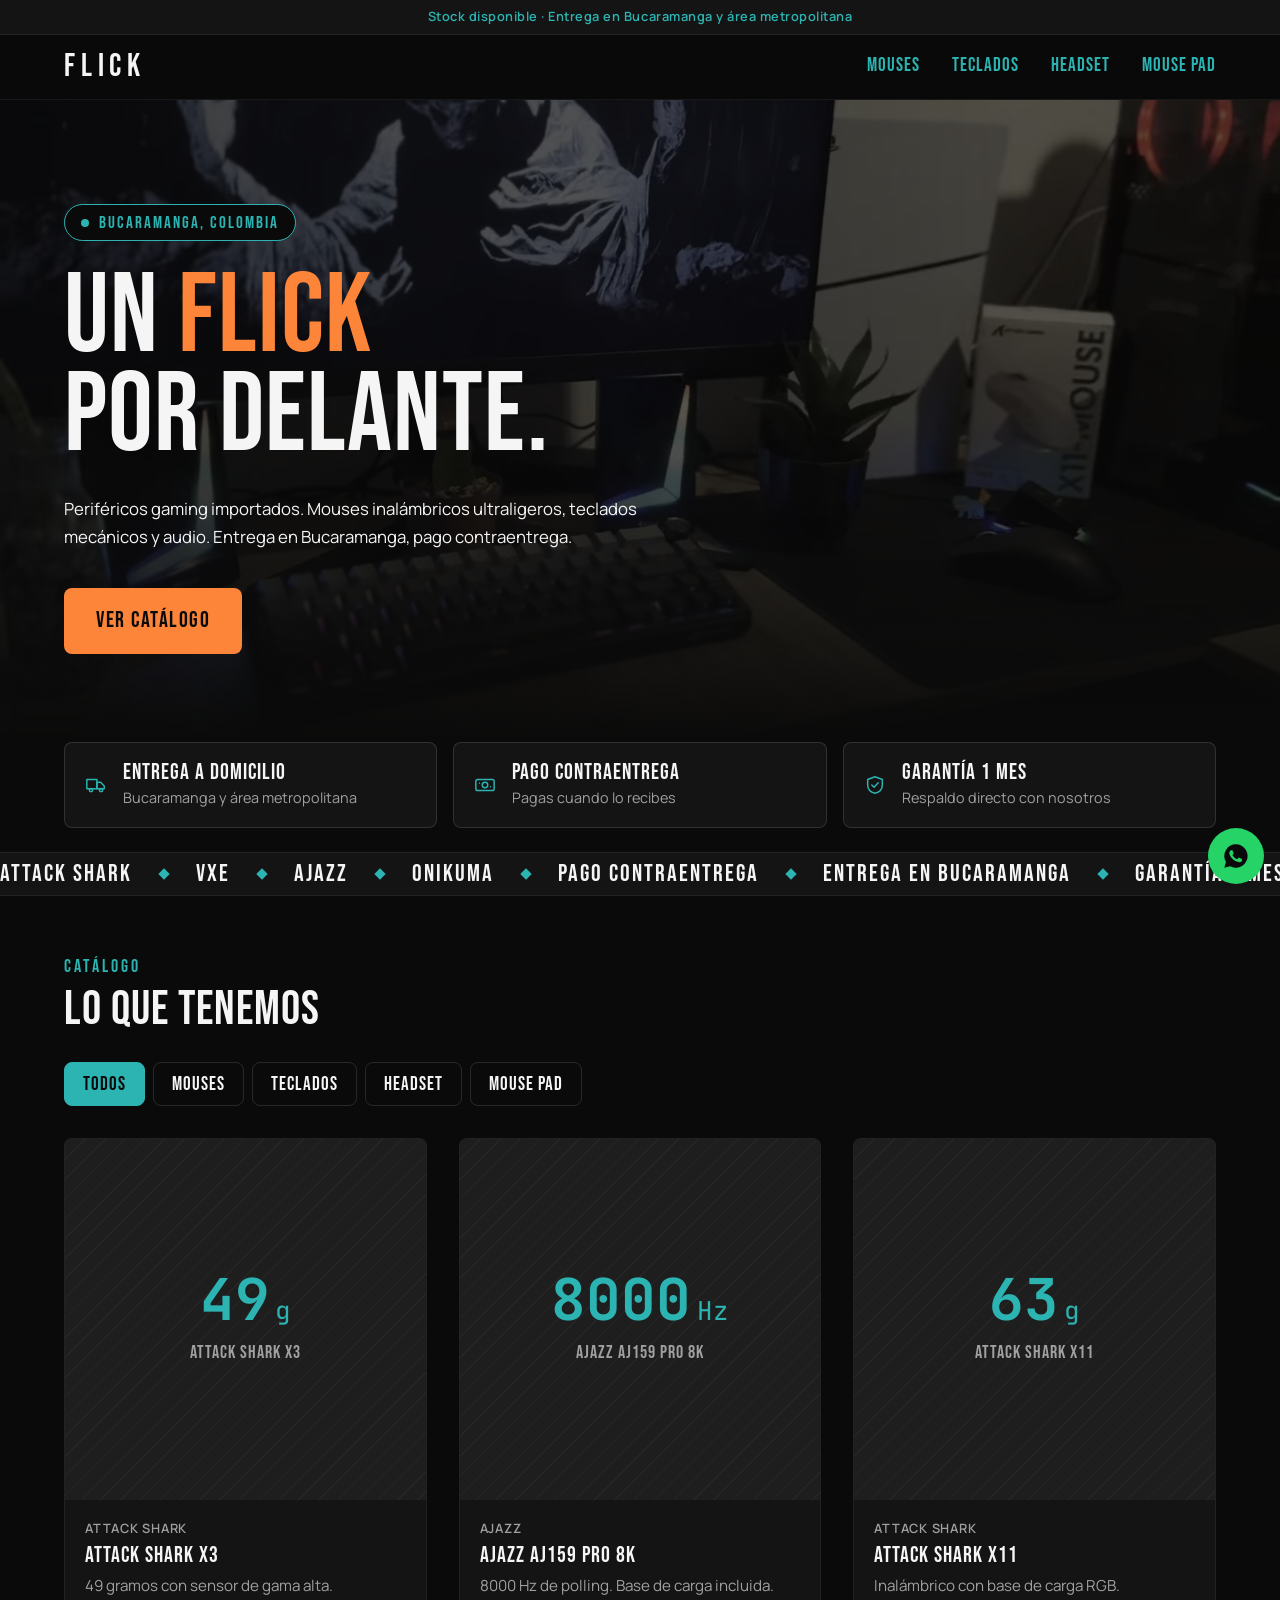
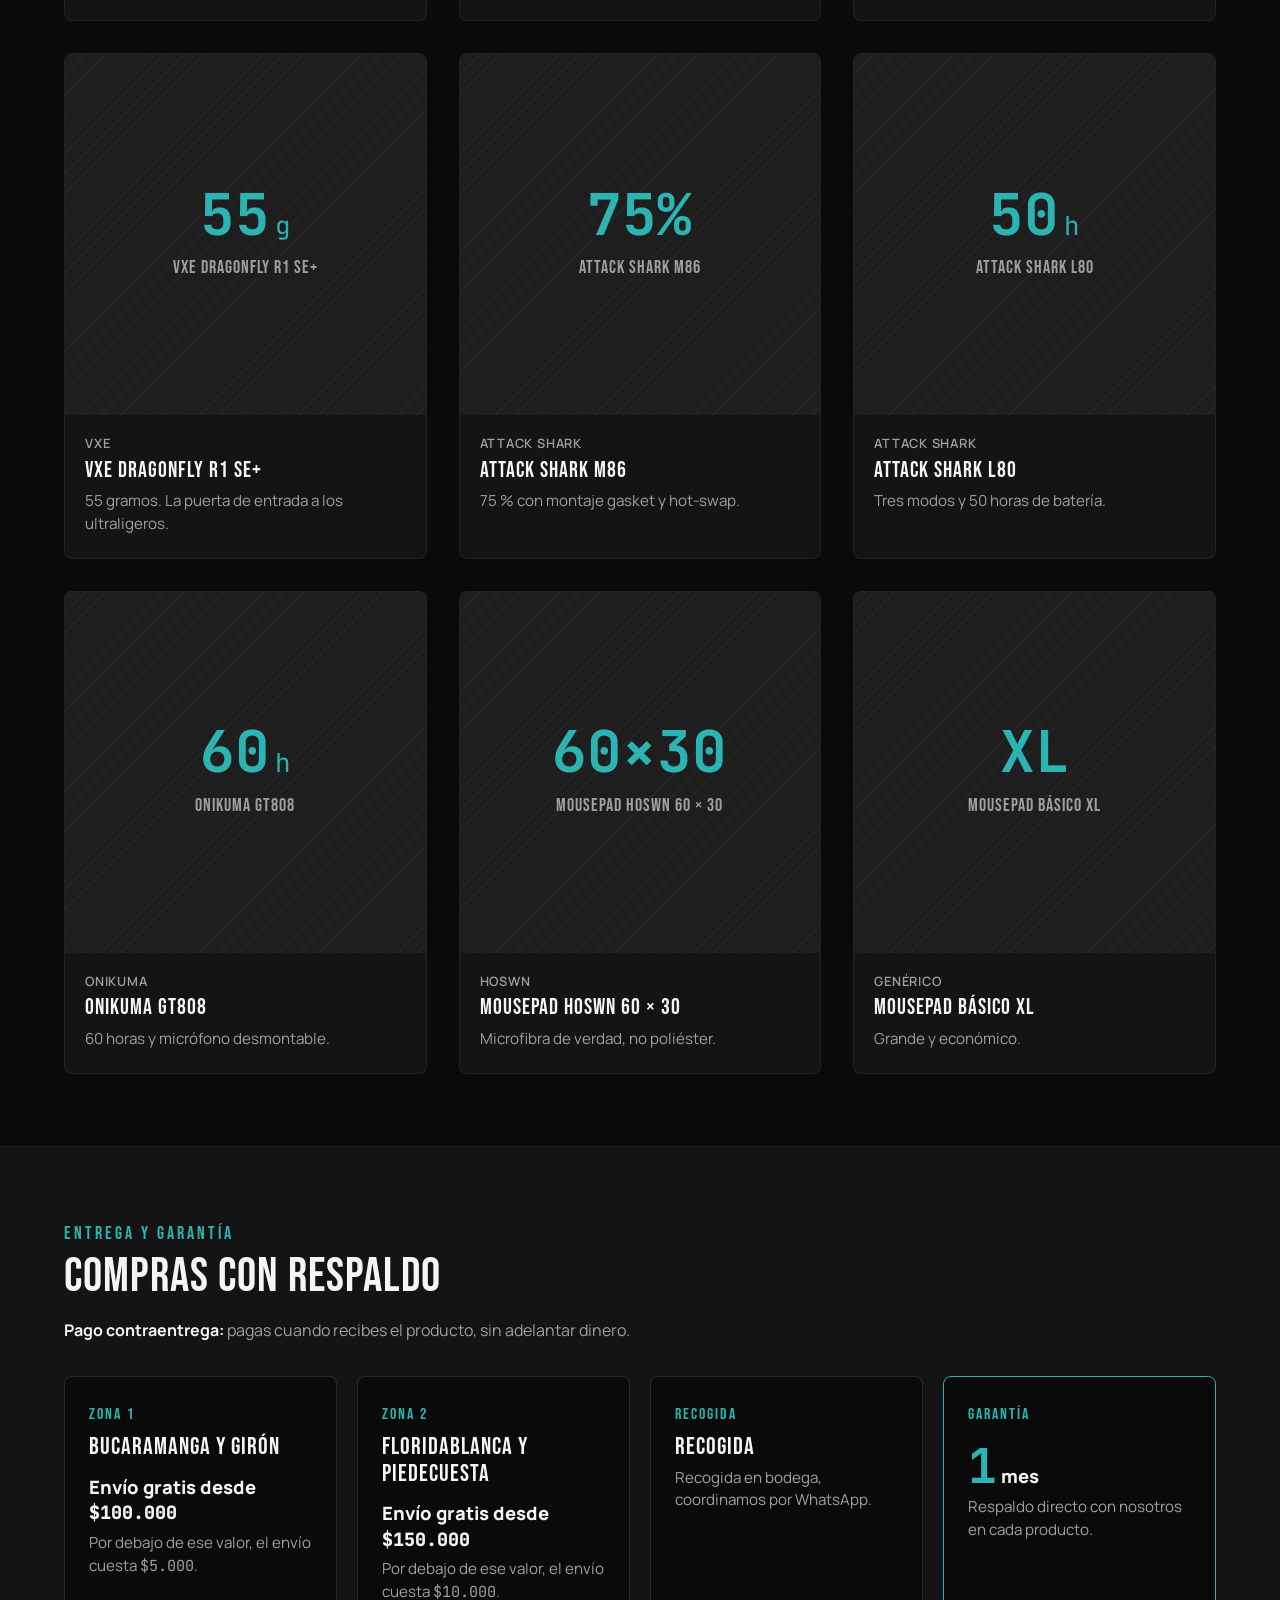
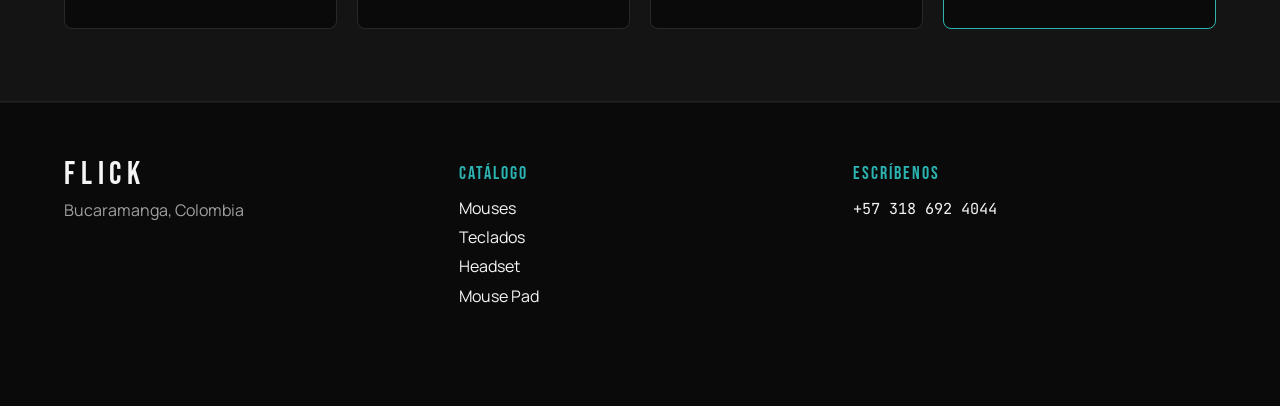
==== index.html @ be319d61 "Video del hero también en móvil, con par ligero y source por media query - Se añaden hero-mobile.web" ====
<!doctype html>
<html lang="es">
<head>
  <meta charset="utf-8">
  <meta name="viewport" content="width=device-width, initial-scale=1">
  <title>Flick — Periféricos gaming en Bucaramanga</title>
  <meta name="description" content="Periféricos gaming importados en Bucaramanga: mouses inalámbricos ultraligeros, teclados mecánicos y audio. Pago contraentrega.">
  <meta name="theme-color" content="#0A0A0A">
  <link rel="preconnect" href="https://fonts.googleapis.com">
  <link rel="preconnect" href="https://fonts.gstatic.com" crossorigin>
  <link href="https://fonts.googleapis.com/css2?family=Bebas+Neue&family=JetBrains+Mono:wght@400;700&family=Manrope:wght@400;600;800&display=swap" rel="stylesheet">
  <link rel="icon" href="data:image/svg+xml,%3Csvg xmlns=%27http://www.w3.org/2000/svg%27 viewBox=%270 0 32 32%27%3E%3Crect width=%2732%27 height=%2732%27 rx=%276%27 fill=%27%230A0A0A%27/%3E%3Cpath d=%27M9 8h14v4H14v4h7v4h-7v4H9z%27 fill=%27%232CB4B2%27/%3E%3C/svg%3E">
  <link rel="stylesheet" href="styles.css">
</head>
<body>
  <a class="skip-link" href="#catalogo">Saltar al catálogo</a>

  <div id="page">
    <!-- Announcement bar: text from sitio.anuncio (hidden while empty) -->
    <div class="announce" id="announce" role="note"></div>

    <header class="site-header" id="top">
      <div class="container header-inner">
        <a class="logo" href="#top" aria-label="Flick, inicio">FLICK</a>
        <button class="nav-toggle" id="navToggle" type="button" aria-expanded="false" aria-controls="mainNav" aria-label="Abrir menú">
          <svg viewBox="0 0 24 24" width="24" height="24" fill="none" stroke="currentColor" stroke-width="2" stroke-linecap="round" aria-hidden="true">
            <path d="M4 7h16M4 12h16M4 17h16"/>
          </svg>
        </button>
        <nav class="main-nav" id="mainNav" aria-label="Categorías"></nav>
      </div>
    </header>

    <main>
      <!-- Hero: static brand copy, no JS dependency -->
      <section class="hero" aria-labelledby="heroTitle">
        <!-- Decorative full-bleed background: poster always underneath, video on top when allowed -->
        <div class="hero-media" aria-hidden="true">
          <div class="hero-poster"></div>
          <!-- The <video> lives in a <template>: nothing is fetched unless the script below inserts it
               (not with reduced motion). Without JS the poster carries the hero.
               Small screens get the light 720p pair, large screens the 1440p pair: the browser
               takes the first <source> whose media query matches and downloads only that one. -->
          <template id="heroVideoTpl">
            <video class="hero-video" autoplay muted loop playsinline preload="metadata" poster="media/hero-poster.jpg">
              <source src="media/hero-mobile.webm" type="video/webm" media="(max-width: 767px)">
              <source src="media/hero-mobile.mp4" type="video/mp4" media="(max-width: 767px)">
              <source src="media/hero.webm" type="video/webm" media="(min-width: 768px)">
              <source src="media/hero.mp4" type="video/mp4" media="(min-width: 768px)">
            </video>
          </template>
          <script>
            (function () {
              if (matchMedia('(prefers-reduced-motion: reduce)').matches) return;
              var t = document.getElementById('heroVideoTpl');
              var v = t.content.firstElementChild.cloneNode(true);
              v.muted = true; v.defaultMuted = true;          /* attribute alone is not enough on cloned nodes: needed for autoplay */
              t.parentNode.insertBefore(v, t.nextSibling);
              /* WebKit (Safari, iPhone) never starts choosing a <source> for a video inserted with its <source> children
                 already in place. If nothing started, kick it. Chrome/Firefox start on their own, so no double download. */
              setTimeout(function () {
                if (v.networkState === 0) { v.load(); var p = v.play(); if (p && p.catch) p.catch(function () {}); }
              }, 50);
            })();
          </script>
          <div class="hero-scrim"></div>
        </div>
        <div class="container hero-content">
          <p class="pill"><span class="pill-dot" aria-hidden="true"></span>BUCARAMANGA, COLOMBIA</p>
          <h1 id="heroTitle" class="hero-title">UN <span class="hero-flick">FLICK</span><br>POR DELANTE.</h1>
          <p class="hero-sub">Periféricos gaming importados. Mouses inalámbricos ultraligeros, teclados mecánicos y audio. Entrega en Bucaramanga, pago contraentrega.</p>
          <div class="hero-actions">
            <a class="btn btn-hot" href="#catalogo">Ver catálogo</a>
            <ul class="socials" id="socials" aria-label="Redes sociales"></ul>
          </div>
        </div>
      </section>

      <!-- Badge row: from sitio.badges -->
      <section class="badges" aria-label="Condiciones de compra">
        <div class="container">
          <ul class="badge-list" id="badges"></ul>
        </div>
      </section>

      <!-- Marquee band: from sitio.marquee -->
      <div class="marquee" id="marquee" aria-label="Marcas y condiciones">
        <div class="marquee-track" id="marqueeTrack"></div>
      </div>

      <section id="catalogo" class="catalog" aria-labelledby="catalogTitle">
        <div class="container">
          <p class="eyebrow">Catálogo</p>
          <h2 id="catalogTitle" class="section-title">Lo que tenemos</h2>
          <div class="filters" id="filters" role="group" aria-label="Filtrar por categoría"></div>
          <div class="grid" id="grid"></div>
          <noscript><p class="notice">Este catálogo necesita JavaScript para mostrar los productos. Escríbenos por WhatsApp al +57 318 692 4044 y te los mostramos.</p></noscript>
          <p class="notice" id="loadError" role="alert" hidden></p>
        </div>
      </section>

      <!-- Delivery / warranty band: from sitio.entrega -->
      <section class="delivery" id="entrega" aria-labelledby="deliveryTitle">
        <div class="container">
          <p class="eyebrow">Entrega y garantía</p>
          <h2 id="deliveryTitle" class="section-title">Compras con respaldo</h2>
          <p class="delivery-lead"><strong>Pago contraentrega:</strong> pagas cuando recibes el producto, sin adelantar dinero.</p>
          <ul class="delivery-grid" id="deliveryGrid"></ul>
        </div>
      </section>
    </main>

    <footer class="site-footer">
      <div class="container footer-inner">
        <div>
          <p class="foot-brand" id="footBrand">FLICK</p>
          <p class="foot-line" id="footCity"></p>
        </div>
        <div>
          <p class="foot-head">Catálogo</p>
          <ul class="foot-list" id="footCats"></ul>
        </div>
        <div>
          <p class="foot-head">Escríbenos</p>
          <p class="foot-line"><a class="foot-wa" id="footWa" href="#" target="_blank" rel="noopener"></a></p>
          <ul class="socials" id="footSocials" aria-label="Redes sociales"></ul>
        </div>
      </div>
    </footer>

    <a class="wa-float" id="floatWa" href="#" target="_blank" rel="noopener" aria-label="Escríbenos por WhatsApp">
      <svg viewBox="0 0 24 24" width="28" height="28" fill="currentColor" aria-hidden="true"><path d="M12 2a10 10 0 0 0-8.6 15.1L2 22l5-1.3A10 10 0 1 0 12 2zm5.2 14.1c-.2.6-1.3 1.2-1.8 1.2-.5.1-1 .2-3.3-.7-2.8-1.2-4.6-4-4.7-4.2-.1-.2-1.1-1.5-1.1-2.8s.7-2 1-2.3c.2-.3.5-.3.7-.3h.5c.2 0 .4 0 .6.5l.8 2c.1.2.1.3 0 .5l-.3.4-.4.4c-.1.2-.3.3-.1.6.2.3.7 1.2 1.5 1.9 1 .9 1.8 1.2 2.1 1.3.3.1.4.1.6-.1l.8-1c.2-.3.4-.2.6-.1l1.9.9c.3.1.5.2.5.3.1.2.1.7-.1 1.4z"/></svg>
    </a>
  </div>

  <!-- Product modal -->
  <div class="modal" id="modal" role="dialog" aria-modal="true" aria-labelledby="modalTitle" hidden>
    <div class="modal-backdrop" data-close></div>
    <div class="modal-panel" id="modalPanel" tabindex="-1">
      <button class="modal-close" type="button" data-close aria-label="Cerrar">
        <svg viewBox="0 0 24 24" width="22" height="22" fill="none" stroke="currentColor" stroke-width="2" stroke-linecap="round" aria-hidden="true"><path d="M5 5l14 14M19 5L5 19"/></svg>
      </button>
      <div class="modal-body" id="modalBody"></div>
    </div>
  </div>

  <script src="app.js"></script>
</body>
</html>
---- styles.css ----
/* ==========================================================
   Design tokens — Flick
   ========================================================== */
:root {
  color-scheme: dark;

  /* surfaces */
  --bg:         #0A0A0A;
  --surface:    #141414;
  --surface-2:  #1E1E1E;
  --line:       rgba(255,255,255,.06);
  --line-strong:rgba(255,255,255,.12);

  /* text */
  --text:       #F5F5F5;
  --muted:      #A0A0A0;

  /* brand */
  --accent:     #2CB4B2;  /* teal  */
  --hot:        #FC8539;  /* orange */
  --whatsapp:   #25D366;

  /* type */
  --font-display: 'Bebas Neue', Impact, sans-serif;
  --font-body:    'Manrope', system-ui, sans-serif;
  --font-mono:    'JetBrains Mono', ui-monospace, monospace;

  --transition: border-color .3s cubic-bezier(.25,.8,.25,1),
                transform .3s cubic-bezier(.25,.8,.25,1),
                background-color .3s cubic-bezier(.25,.8,.25,1),
                opacity .3s cubic-bezier(.25,.8,.25,1);
  --radius: 8px;

  /* layout helpers (not in spec) */
  --gutter: 24px;
  --header-h: 65px;   /* 64px content + 1px border; verified same at 400px */
  --marquee-h: 44px;

  /* hero video overlay: tune here only */
  --hero-scrim: rgba(10,10,10,.62);
  --hero-saturate: .75;
  --hero-scrim-left: rgba(10,10,10,.45);   /* extra darkening on the text side only */
}

/* ---------- reset ---------- */
*, *::before, *::after { box-sizing: border-box; }
html { scroll-behavior: smooth; -webkit-text-size-adjust: 100%; }
body {
  margin: 0;
  background: var(--bg);
  color: var(--text);
  font-family: var(--font-body);
  font-weight: 400;
  font-size: 1rem;
  line-height: 1.7;
  overflow-x: hidden;
}
h1, h2, h3, h4 { margin: 0; font-family: var(--font-display); font-weight: 400; text-transform: uppercase; }
p { margin: 0; }
ul { margin: 0; padding: 0; list-style: none; }
a { color: inherit; text-decoration: none; }
button { font: inherit; color: inherit; cursor: pointer; }
img, svg { display: block; max-width: 100%; }
[hidden] { display: none !important; }

:focus-visible { outline: 2px solid var(--accent); outline-offset: 3px; border-radius: 4px; }

.container {
  width: 100%;
  max-width: 1200px;
  margin-inline: auto;
  padding-inline: var(--gutter);
}
@media (max-width: 480px) { :root { --gutter: 16px; } }

.skip-link {
  position: absolute; left: 16px; top: -60px; z-index: 200;
  background: var(--accent); color: var(--bg);
  padding: 8px 16px; font-weight: 800; border-radius: var(--radius);
}
.skip-link:focus { top: 8px; }

/* ---------- announcement bar ---------- */
.announce {
  background: var(--surface);
  color: var(--accent);
  font-family: var(--font-body);
  font-size: .8rem;
  font-weight: 600;
  letter-spacing: .04em;
  text-align: center;
  padding: 8px var(--gutter);
  line-height: 1.4;
  border-bottom: 1px solid var(--line);
}
.announce:empty { display: none; }

/* ---------- sticky header ---------- */
.site-header {
  position: sticky;
  top: env(safe-area-inset-top, 0px);
  z-index: 100;
  height: var(--header-h);
  background: rgba(10,10,10,.92);
  backdrop-filter: blur(10px);
  -webkit-backdrop-filter: blur(10px);
  border-bottom: 1px solid var(--line);
}
.header-inner {
  display: flex;
  align-items: center;
  justify-content: space-between;
  height: 100%;
}
.logo:hover { color: var(--accent); }
.logo {
  font-family: var(--font-display);
  font-size: 2rem;
  letter-spacing: .18em;
  line-height: 1;
}
.main-nav { display: flex; gap: 32px; }
.main-nav a {
  font-family: var(--font-display);
  font-size: 1.2rem;
  letter-spacing: 1px;
  text-transform: uppercase;
  color: var(--accent);
  padding: 4px 0;
  border-bottom: 2px solid transparent;
  transition: var(--transition);
}
.main-nav a:hover { border-bottom-color: var(--accent); }

.nav-toggle:hover { border-color: var(--accent); }
.nav-toggle {
  display: none;
  background: none; border: 1px solid var(--line-strong);
  border-radius: var(--radius);
  width: 44px; height: 44px;
  align-items: center; justify-content: center;
  color: var(--accent);
}

@media (max-width: 767px) {
  .nav-toggle { display: inline-flex; }
  .main-nav {
    display: none;
    position: absolute; left: 0; right: 0; top: 100%;
    flex-direction: column; gap: 0;
    background: var(--surface);
    border-bottom: 1px solid var(--line-strong);
    padding: 8px var(--gutter) 16px;
  }
  .main-nav.is-open { display: flex; }
  .main-nav a { padding: 12px 0; font-size: 1.4rem; border-bottom: 1px solid var(--line); }
}

/* ---------- buttons ---------- */
.btn {
  display: inline-flex; align-items: center; justify-content: center;
  font-family: var(--font-display);
  font-size: 1.4rem;            /* ≥18px, required for dark text on orange */
  letter-spacing: 1.5px;
  text-transform: uppercase;
  padding: 14px 32px;
  border-radius: var(--radius);
  border: 0;
  transition: var(--transition);
}
.btn-hot { background: var(--hot); color: #0A0A0A; }
/* stays orange always; own hover/focus signal (independent of the crosshair): lift + brightness */
.btn-hot:hover, .btn-hot:focus-visible { transform: translateY(-2px); filter: brightness(1.1); }

/* ---------- hero (sized to content, not 100vh) ---------- */
.hero {
  position: relative; isolation: isolate; overflow: hidden;
  padding-block: clamp(48px, 9vw, 104px) clamp(48px, 8vw, 88px);
}
/* full-bleed background: .hero is a direct child of <main>, so it already spans the window; media fills it */
.hero-media { position: absolute; inset: 0; z-index: -1; background: var(--bg); }
.hero-poster, .hero-video { position: absolute; inset: 0; width: 100%; height: 100%; }
.hero-poster {
  background: url("media/hero-poster.jpg") center / cover no-repeat;
  filter: saturate(var(--hero-saturate));
}
.hero-video { object-fit: cover; filter: saturate(var(--hero-saturate)); }
/* colour veil + vertical fade into the page background (no hard line at the bottom) */
.hero-scrim {
  position: absolute; inset: 0;
  background:
    linear-gradient(to bottom, rgba(10,10,10,0) 50%, var(--bg) 100%),
    linear-gradient(to right, var(--hero-scrim-left), rgba(10,10,10,0) 80%),
    var(--hero-scrim);
}
@media (prefers-reduced-motion: reduce) { .hero-video { display: none; } }

.pill {
  display: inline-flex; align-items: center; gap: 10px;
  font-family: var(--font-display);
  font-size: 1.05rem;
  letter-spacing: 2px;
  color: var(--accent);
  border: 1px solid var(--accent);
  background: var(--bg);
  border-radius: 999px;
  padding: 4px 16px 3px;
  margin-bottom: 28px;
}
.pill-dot {
  width: 8px; height: 8px; border-radius: 50%;
  background: var(--accent);
  animation: pulse 2s ease-in-out infinite;
}
@keyframes pulse { 50% { opacity: .35; } }

.hero-title {
  font-size: clamp(3.5rem, 11vw, 7rem);
  line-height: .88;
  letter-spacing: 1px;
  overflow-wrap: break-word;
}
/* FLICK in the H1: emphasis only (orange, no underline), not a link — no hover state */
.hero-flick { color: var(--hot); }
.hero-sub {
  max-width: 65ch;
  margin-top: 28px;
  color: var(--text);
  font-size: 1.05rem;
}
.hero-actions {
  display: flex; flex-wrap: wrap; align-items: center; gap: 24px;
  margin-top: 36px;
}
.socials { display: flex; gap: 12px; }
.socials a {
  display: inline-flex; align-items: center; justify-content: center;
  width: 44px; height: 44px;
  border: 1px solid var(--line-strong);
  border-radius: var(--radius);
  color: var(--accent);
  transition: var(--transition);
}
.socials a:hover { border-color: var(--accent); }
.socials:empty { display: none; }

.notice {
  background: var(--surface);
  border: 1px solid var(--line-strong);
  border-left: 3px solid var(--hot);
  border-radius: var(--radius);
  padding: 16px 20px;
  max-width: 65ch;
}

/* ---------- badge row ---------- */
.badges { padding-bottom: 24px; }
.badge-list {
  display: grid;
  grid-template-columns: repeat(auto-fit, minmax(min(240px, 100%), 1fr));
  gap: 16px;
}
.badge-item {
  display: flex; align-items: center; gap: 16px;
  background: var(--surface);
  border: 1px solid var(--line-strong);
  border-radius: var(--radius);
  padding: 18px 20px;
}
.badge-item svg { flex: none; color: var(--accent); }
.badge-title { font-family: var(--font-display); font-size: 1.35rem; letter-spacing: 1px; line-height: 1.1; text-transform: uppercase; }
.badge-sub { color: var(--muted); font-size: .9rem; line-height: 1.4; margin-top: 4px; }

/* ---------- catalog ---------- */
.catalog { padding-block: 56px 72px; }
.catalog, .delivery { scroll-margin-top: calc(var(--header-h) + var(--marquee-h) + env(safe-area-inset-top, 0px) + 8px); }
.eyebrow {
  font-family: var(--font-display); font-size: 1.1rem; letter-spacing: 3px;
  text-transform: uppercase; color: var(--accent);
}
.section-title { font-size: clamp(2rem, 5vw, 3rem); letter-spacing: 1px; line-height: 1; margin-top: 4px; }

.filters { display: flex; flex-wrap: wrap; gap: 8px; margin: 28px 0 32px; }
.filter {
  font-family: var(--font-display); font-size: 1.2rem; letter-spacing: 1px; text-transform: uppercase;
  background: transparent;
  border: 1px solid var(--line-strong);
  border-radius: var(--radius);
  padding: 6px 18px 4px;
  min-height: 40px;
  color: var(--text);
  transition: var(--transition);
}
.filter:hover { border-color: var(--accent); }
.filter[aria-pressed="true"] { background: var(--accent); border-color: var(--accent); color: #0A0A0A; }

.grid {
  display: grid;
  grid-template-columns: repeat(auto-fill, minmax(min(280px, 100%), 1fr));
  gap: 32px;
}

.card {
  display: flex; flex-direction: column;
  background: var(--surface);
  border: 1px solid var(--line);
  border-radius: var(--radius);
  overflow: hidden;
  cursor: pointer;
  transition: var(--transition);
}
.card:hover, .card:focus-visible { border-color: var(--accent); }
.card:focus-visible { outline-offset: 2px; }
.card-body { padding: 18px 20px 22px; display: flex; flex-direction: column; gap: 4px; }
.brand { font-size: .8rem; font-weight: 600; letter-spacing: .06em; text-transform: uppercase; color: var(--muted); }
.card-name { font-size: 1.35rem; letter-spacing: 1px; line-height: 1.1; }
.card-hook { color: var(--muted); font-size: .95rem; line-height: 1.5; margin-top: 4px; }

/* media: image over a designed placeholder */
.media { position: relative; aspect-ratio: 1 / 1; overflow: hidden; background: var(--surface-2); }
.media img { position: absolute; inset: 0; width: 100%; height: 100%; object-fit: cover; transition: var(--transition); }
.card:hover .media img, .card:focus-visible .media img { transform: scale(1.04); }
.ph {
  position: absolute; inset: 0;
  display: flex; flex-direction: column; align-items: center; justify-content: center;
  gap: 10px; padding: 16px; text-align: center;
  background:
    repeating-linear-gradient(135deg, rgba(255,255,255,.035) 0 1px, transparent 1px 14px),
    var(--surface-2);
}
.ph-num {
  font-family: var(--font-mono); font-weight: 700;
  font-size: clamp(2.2rem, 9vw, 3.6rem);
  font-variant-numeric: tabular-nums;
  color: var(--accent);
  line-height: 1;
  overflow-wrap: anywhere;
}
.ph-name { font-family: var(--font-display); font-size: 1.1rem; letter-spacing: 1px; color: var(--muted); text-transform: uppercase; }
.ph-sm .ph-num { font-size: 1rem; }
.ph-sm .ph-name { display: none; }
.ph-sm { padding: 4px; }

/* ---------- modal ---------- */
.modal { position: fixed; inset: 0; z-index: 300; display: flex; align-items: center; justify-content: center; padding: 16px; }
.modal[hidden] { display: none; }
.modal-backdrop { position: absolute; inset: 0; background: rgba(0,0,0,.8); }
.modal-panel {
  position: relative;
  width: 100%; max-width: 980px; max-height: calc(100dvh - 32px);
  overflow-y: auto; overscroll-behavior: contain;
  background: var(--surface);
  border: 1px solid var(--line-strong);
  border-radius: var(--radius);
}
.modal-panel:focus { outline: none; }
.modal-close {
  position: absolute; top: 12px; right: 12px; z-index: 2;
  width: 44px; height: 44px;
  display: inline-flex; align-items: center; justify-content: center;
  background: var(--bg); border: 1px solid var(--line-strong); border-radius: var(--radius);
  color: var(--text);
  transition: var(--transition);
}
.modal-close:hover { border-color: var(--accent); color: var(--accent); }

.modal-body { display: grid; grid-template-columns: 1fr; gap: 24px; padding: 16px; }
@media (min-width: 768px) {
  .modal-body { grid-template-columns: minmax(0, 5fr) minmax(0, 6fr); gap: 36px; padding: 32px; }
}
.gallery .media { border-radius: var(--radius); border: 1px solid var(--line); }
.thumbs { display: flex; gap: 8px; margin-top: 8px; flex-wrap: wrap; }
.thumb {
  position: relative; width: 64px; height: 64px; padding: 0; overflow: hidden;
  background: var(--surface-2);
  border: 1px solid var(--line-strong); border-radius: 6px;
  transition: var(--transition);
}
.thumb img { position: absolute; inset: 0; width: 100%; height: 100%; object-fit: cover; }
.thumb:hover { border-color: var(--accent); }
.thumb[aria-current="true"] { border-color: var(--accent); box-shadow: 0 0 0 1px var(--accent); }

.info { min-width: 0; padding-right: 0; }
@media (min-width: 768px) { .info { padding-top: 8px; } }
.modal-name { font-size: clamp(1.8rem, 5vw, 2.6rem); letter-spacing: 1px; line-height: 1; margin-top: 4px; padding-right: 48px; }
.lead { font-weight: 600; font-size: 1.1rem; line-height: 1.5; margin-top: 14px; }
.desc { color: var(--muted); margin-top: 10px; max-width: 65ch; }

.specs { width: 100%; border-collapse: collapse; margin-top: 20px; }
.specs th, .specs td { text-align: left; vertical-align: top; padding: 9px 0; border-top: 1px solid var(--line); }
.specs tr:last-child th, .specs tr:last-child td { border-bottom: 1px solid var(--line); }
.specs th { font-family: var(--font-body); font-weight: 400; color: var(--muted); font-size: .9rem; padding-right: 16px; width: 38%; }
.specs td { font-family: var(--font-mono); font-size: .85rem; font-variant-numeric: tabular-nums; overflow-wrap: anywhere; }

.honest {
  display: flex; gap: 12px; align-items: flex-start;
  margin-top: 20px; padding: 14px 16px;
  background: var(--surface-2);
  border-left: 3px solid var(--hot);
  border-radius: 0 var(--radius) var(--radius) 0;
}
.honest svg { flex: none; color: var(--hot); margin-top: 3px; }
.honest-title { font-family: var(--font-display); letter-spacing: 1px; font-size: 1.1rem; color: var(--hot); line-height: 1.2; }
.honest p { font-size: .95rem; margin-top: 2px; }

.chips { display: flex; flex-wrap: wrap; gap: 8px; margin-top: 20px; align-items: center; }
.chips-label { color: var(--muted); font-size: .9rem; margin-right: 4px; }
.chip { border: 1px solid var(--line-strong); border-radius: 999px; padding: 2px 14px; font-size: .85rem; font-weight: 600; }

.btn-wa {
  background: var(--whatsapp); color: #0A0A0A;
  width: 100%; margin-top: 24px; gap: 10px;
}
.btn-wa:hover { filter: brightness(1.08); transform: translateY(-2px); }

body.modal-open { overflow: hidden; }

/* ---------- placeholder unit ---------- */
.ph-unit { font-size: .45em; margin-left: .2em; font-weight: 400; }
.ph-sm .ph-unit { font-size: .6em; }
.badge-item svg { width: 22px; height: 22px; }

/* ---------- marquee ---------- */
.marquee {
  position: sticky;
  top: calc(var(--header-h) + env(safe-area-inset-top, 0px));
  z-index: 90;               /* below header (100), above page content */
  height: var(--marquee-h);
  display: flex; align-items: center;
  overflow: hidden;
  background: var(--surface);
  border-block: 1px solid var(--line);
}
.marquee-track { display: flex; width: max-content; animation: marqueeScroll 25s linear infinite; }
.marquee-set { display: flex; flex: none; align-items: center; }
.marquee-set li {
  font-family: var(--font-display); font-size: 1.5rem; line-height: 1; letter-spacing: 2px; white-space: nowrap;
  display: flex; align-items: center;
}
.marquee-set li::after {
  content: ""; width: 8px; height: 8px; margin-inline: 28px;
  background: var(--accent); transform: rotate(45deg); flex: none;
}
@keyframes marqueeScroll { to { transform: translateX(-50%); } }

/* ---------- delivery band ---------- */
.delivery { padding-block: 72px; background: var(--surface); border-block: 1px solid var(--line); }
.delivery-lead { max-width: 65ch; margin-top: 16px; color: var(--muted); }
.delivery-lead strong { color: var(--text); }
.delivery-grid {
  display: grid; gap: 20px; margin-top: 32px;
  grid-template-columns: repeat(auto-fit, minmax(min(250px, 100%), 1fr));
}
.dcard {
  background: var(--bg); border: 1px solid var(--line-strong); border-radius: var(--radius);
  padding: 24px; display: flex; flex-direction: column; gap: 6px;
}
.dcard-eyebrow { font-family: var(--font-display); font-size: 1rem; letter-spacing: 2px; text-transform: uppercase; color: var(--accent); }
.dcard-title { font-size: 1.5rem; letter-spacing: 1px; line-height: 1.1; }
.dcard-big { font-weight: 800; font-size: 1.15rem; line-height: 1.4; margin-top: 8px; }
.dcard-note { color: var(--muted); font-size: .95rem; line-height: 1.5; }
.mono { font-family: var(--font-mono); font-variant-numeric: tabular-nums; }
.dcard-num { font-size: 3rem; color: var(--accent); font-weight: 700; line-height: 1; }
.dcard-warranty { border-color: var(--accent); }

/* ---------- footer ---------- */
.site-footer { padding-block: 56px 96px; border-top: 1px solid var(--line); }
.footer-inner { display: grid; gap: 32px; grid-template-columns: repeat(auto-fit, minmax(min(200px, 100%), 1fr)); }
.foot-brand { font-family: var(--font-display); font-size: 2rem; letter-spacing: .18em; line-height: 1; }
.foot-head { font-family: var(--font-display); font-size: 1.1rem; letter-spacing: 2px; text-transform: uppercase; color: var(--accent); }
.foot-line { color: var(--muted); margin-top: 6px; }
.foot-list { margin-top: 6px; display: grid; gap: 2px; }
.foot-list a, .foot-wa { color: var(--text); transition: var(--transition); }
.foot-list a:hover, .foot-wa:hover { color: var(--accent); }
.foot-wa { font-family: var(--font-mono); font-size: .95rem; }
.site-footer .socials { margin-top: 12px; }

/* ---------- floating WhatsApp ---------- */
.wa-float {
  position: fixed; right: 16px; bottom: calc(16px + env(safe-area-inset-bottom, 0px)); z-index: 150;
  width: 56px; height: 56px; border-radius: 50%;
  display: flex; align-items: center; justify-content: center;
  background: var(--whatsapp); color: #0A0A0A;
  transition: var(--transition);
}
.wa-float:hover { transform: scale(1.06); }

/* ---------- crosshair (element only exists when JS creates it) ---------- */
.xh {
  position: fixed; left: 0; top: 0; width: 0; height: 0;
  z-index: 9999; pointer-events: none;
  opacity: 0; transition: opacity .15s;
  will-change: transform;
}
.xh.is-visible { opacity: 1; }
.xh-in { --gap: 5px; --s: 1; transform: scale(var(--s)); transition: transform .18s cubic-bezier(.25,.8,.25,1); }
.xh i {
  position: absolute; background-color: var(--hot); border-radius: 1px;
  box-shadow: 0 0 0 1px rgba(0,0,0,.85);   /* dark keyline: the real legibility over orange/green surfaces */
  transition: transform .18s cubic-bezier(.25,.8,.25,1), background-color .18s cubic-bezier(.25,.8,.25,1);
}
/* over orange- or green-filled elements the crosshair turns teal */
.xh.is-teal i { background-color: var(--accent); }
.xh-t, .xh-b { width: 2px; height: 9px; left: -1px; }
.xh-l, .xh-r { height: 2px; width: 9px; top: -1px; }
.xh-t { top: -9px; transform: translateY(calc(var(--gap) * -1)); }
.xh-b { top: 0;    transform: translateY(var(--gap)); }
.xh-l { left: -9px; transform: translateX(calc(var(--gap) * -1)); }
.xh-r { left: 0;    transform: translateX(var(--gap)); }
.xh.is-aim .xh-in { --gap: 10px; --s: 1.45; }
.xh.is-down .xh-in { --gap: 2px; --s: .8; transition-duration: .05s; }
.xh.is-down .xh-in i { transition-duration: .05s; }

/* ---------- reduced motion ---------- */
@media (prefers-reduced-motion: reduce) {
  html { scroll-behavior: auto; }
  *, *::before, *::after { animation: none !important; transition: none !important; }
  .marquee-track { width: auto; justify-content: center; }
  .marquee-set { flex-wrap: wrap; justify-content: center; row-gap: 8px; }
  .marquee-set[aria-hidden="true"] { display: none; }
  .wa-float:hover { transform: none; }
  .btn-hot:hover, .btn-hot:focus-visible, .btn-wa:hover, .card:hover .media img, .card:focus-visible .media img { transform: none; }
  html { scroll-behavior: auto; }
}
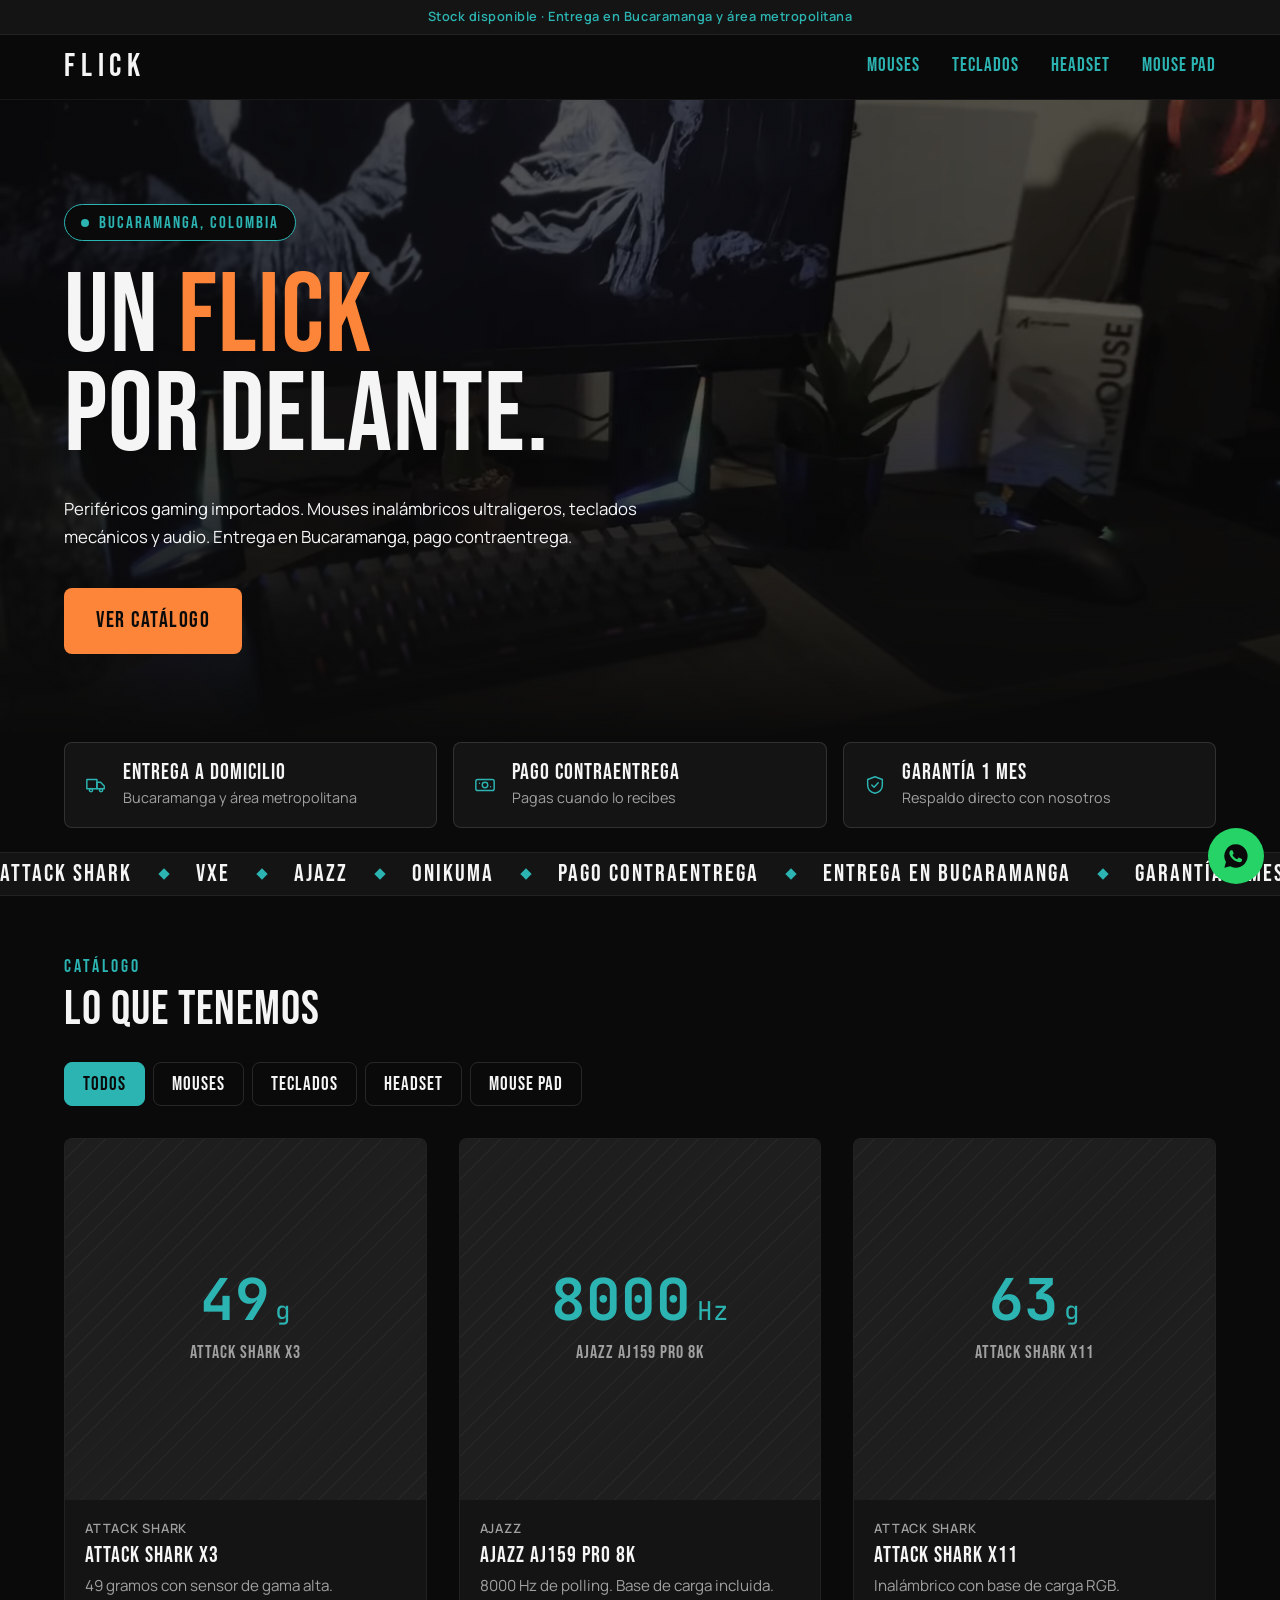
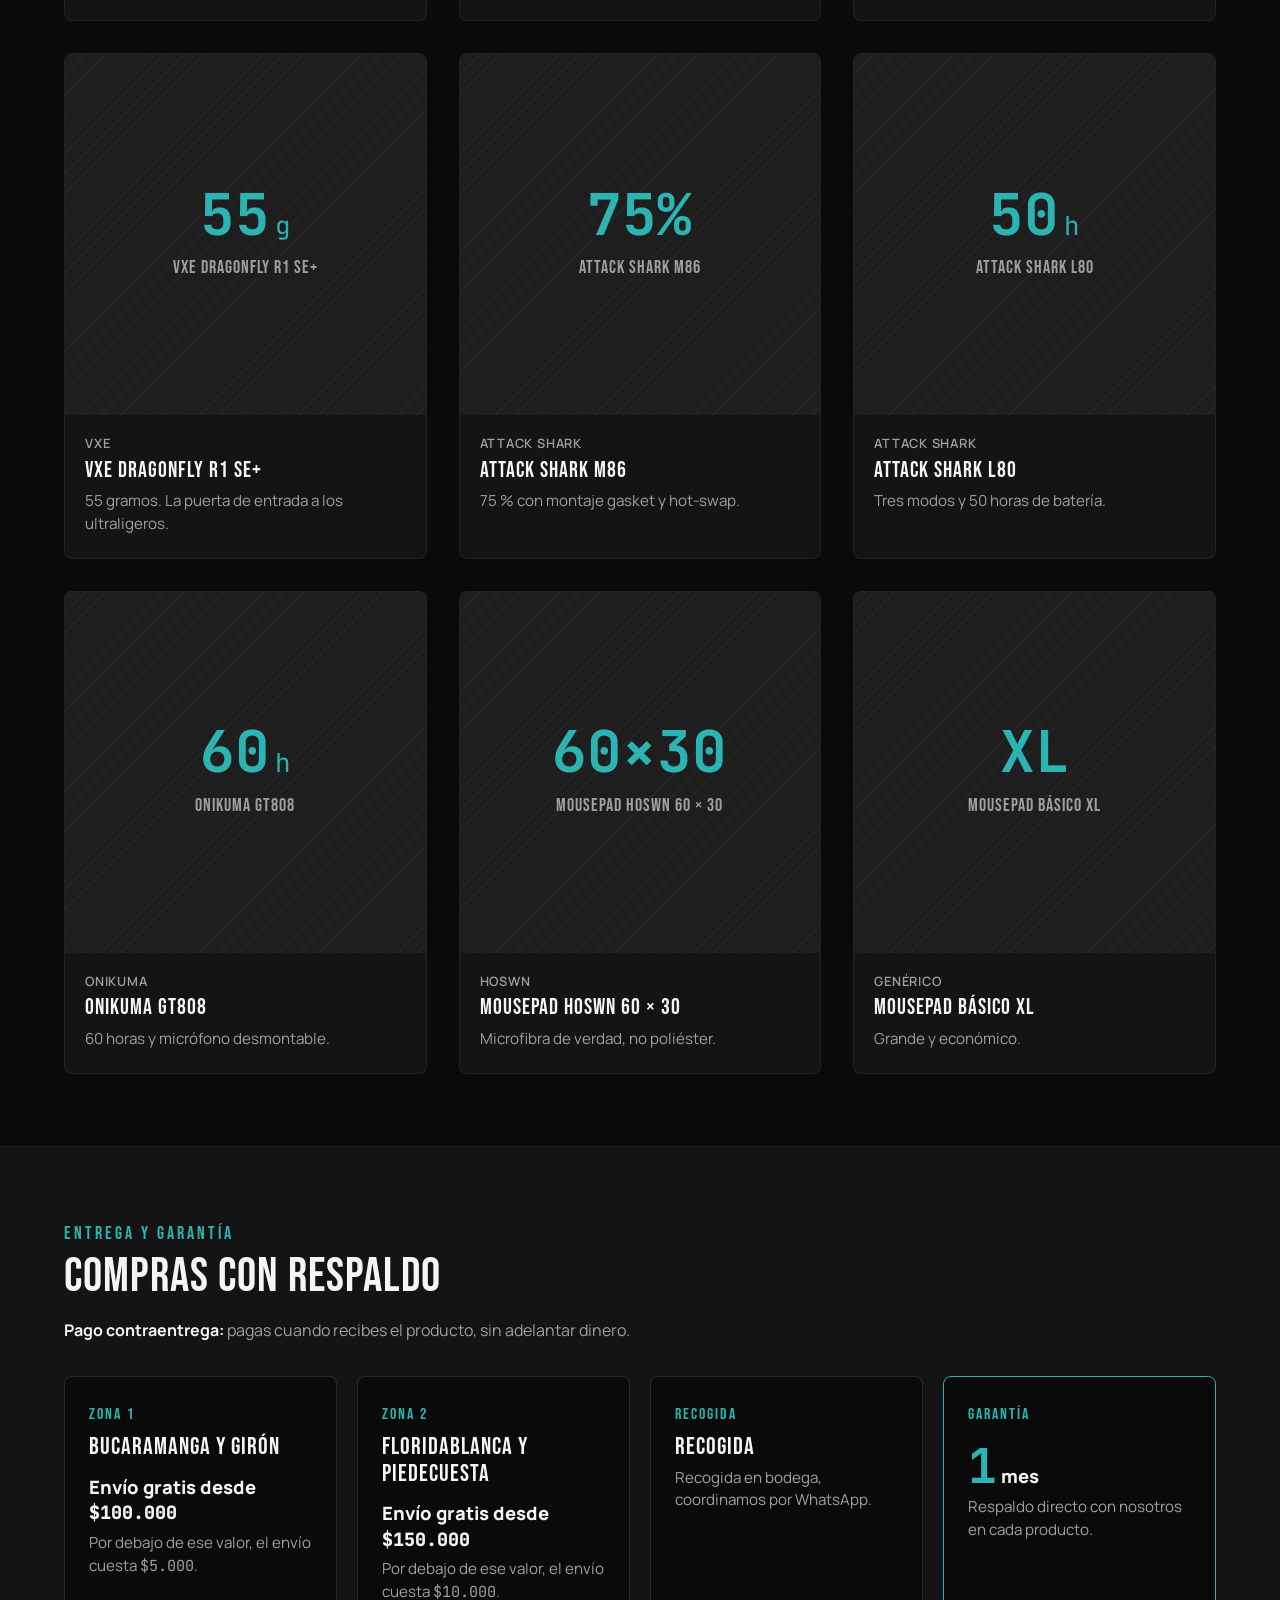
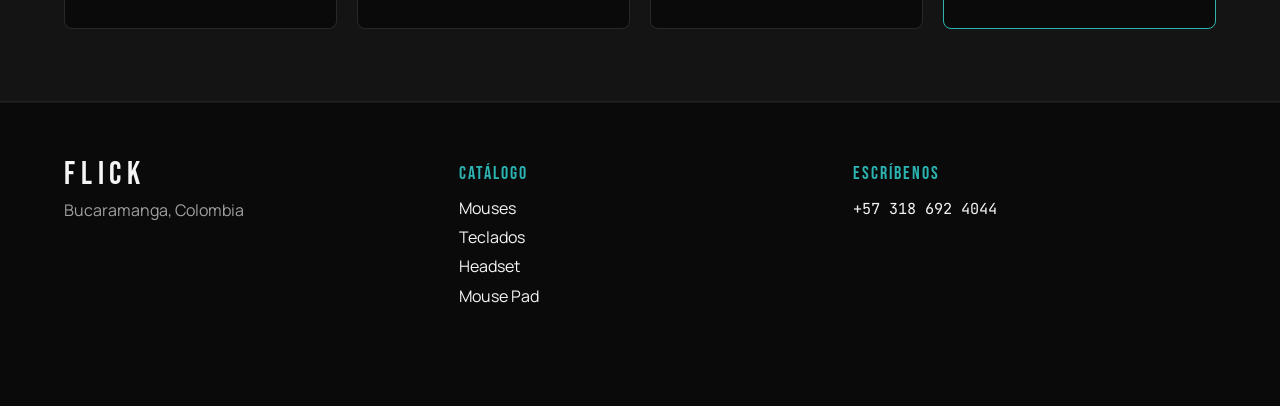
==== commit 2a274a75: "Intro animada del hero: cortina, FLK y aterrizaje en FLICK" ====
--- a/index.html
+++ b/index.html
@@ -6,6 +6,38 @@
   <title>Flick — Periféricos gaming en Bucaramanga</title>
   <meta name="description" content="Periféricos gaming importados en Bucaramanga: mouses inalámbricos ultraligeros, teclados mecánicos y audio. Pago contraentrega.">
   <meta name="theme-color" content="#0A0A0A">
+  <script>
+    // Decides eligibility before first paint so the cover below can show with zero flash.
+    // app.js re-checks scrollY/hash at handoff (scroll restoration can land after this runs)
+    // and owns the actual intro; this only gates the black cover and the session flag.
+    (function () {
+      if (matchMedia('(prefers-reduced-motion: reduce)').matches) return;
+      if (location.hash) return;
+      if (window.scrollY > 8) return;   // keep in sync with INTRO.scrollTolerancePx in app.js
+      try {
+        if (sessionStorage.getItem('flickIntroPlayed')) return;   // keep in sync with INTRO.sessionKey in app.js
+        sessionStorage.setItem('flickIntroPlayed', '1');
+      } catch (e) { /* private mode: can't remember, play anyway */ }
+      document.documentElement.classList.add('intro-lock');
+      // rescue: if app.js never takes over (load failure, crash before handoff), don't stay black forever.
+      // Same value as INTRO.lateHandoffMs in app.js — past that point app.js bails anyway, so there's
+      // no reason to hold the cover any longer.
+      setTimeout(function () {
+        document.documentElement.classList.remove('intro-lock');
+      }, 1500);
+    })();
+  </script>
+  <style>
+    /* covers first paint only; app.js builds the real overlay and hands off from here.
+       #0A0A0A kept in sync with --bg in styles.css (that stylesheet isn't loaded yet) */
+    html.intro-lock::before {
+      content: '';
+      position: fixed;
+      inset: 0;
+      background: #0A0A0A;
+      z-index: 2147483647;
+    }
+  </style>
   <link rel="preconnect" href="https://fonts.googleapis.com">
   <link rel="preconnect" href="https://fonts.gstatic.com" crossorigin>
   <link href="https://fonts.googleapis.com/css2?family=Bebas+Neue&family=JetBrains+Mono:wght@400;700&family=Manrope:wght@400;600;800&display=swap" rel="stylesheet">
@@ -67,7 +99,7 @@
         </div>
         <div class="container hero-content">
           <p class="pill"><span class="pill-dot" aria-hidden="true"></span>BUCARAMANGA, COLOMBIA</p>
-          <h1 id="heroTitle" class="hero-title">UN <span class="hero-flick">FLICK</span><br>POR DELANTE.</h1>
+          <h1 id="heroTitle" class="hero-title"><span class="hero-pre">UN </span><span class="hero-flick">FLICK</span><br><span class="hero-post">POR DELANTE.</span></h1>
           <p class="hero-sub">Periféricos gaming importados. Mouses inalámbricos ultraligeros, teclados mecánicos y audio. Entrega en Bucaramanga, pago contraentrega.</p>
           <div class="hero-actions">
             <a class="btn btn-hot" href="#catalogo">Ver catálogo</a>
--- a/styles.css
+++ b/styles.css
@@ -511,6 +511,44 @@
 .xh.is-down .xh-in { --gap: 2px; --s: .8; transition-duration: .05s; }
 .xh.is-down .xh-in i { transition-duration: .05s; }
 
+/* ---------- intro splash (elements + classes only exist while app.js runs it) ---------- */
+#introOverlay {
+  position: fixed; inset: 0; z-index: 10000;
+  pointer-events: none;
+}
+#introCurtain {
+  position: absolute; left: 0; right: 0; top: 0;
+  height: 100vh;   /* fallback: discarded by browsers that support the next line */
+  height: 100dvh;
+  background: var(--bg);
+  transform-origin: top;
+  will-change: transform;
+}
+#introFlk {
+  position: fixed; inset: 0;
+  display: flex; align-items: center; justify-content: center;
+  pointer-events: none;
+  white-space: nowrap;
+}
+#introFlk span { display: inline-block; will-change: transform; }
+
+/* hidden only once app.js commits to playing the intro; never a static default.
+   Covers everything outside the hero too — it's sized to its content (not 100vh),
+   so without this the badges/marquee/catalog/footer/wa-float show through beneath
+   the curtain during steps 2-4, when only the video is supposed to be visible. */
+.intro-veil.pill,
+.intro-veil.hero-pre,
+.intro-veil.hero-post,
+.intro-veil.hero-sub,
+.intro-veil.hero-actions,
+.intro-veil.badges,
+.intro-veil.marquee,
+.intro-veil.catalog,
+.intro-veil.delivery,
+.intro-veil.site-footer,
+.intro-veil.wa-float { opacity: 0; }
+.intro-veil.hero-flick { visibility: hidden; }
+
 /* ---------- reduced motion ---------- */
 @media (prefers-reduced-motion: reduce) {
   html { scroll-behavior: auto; }
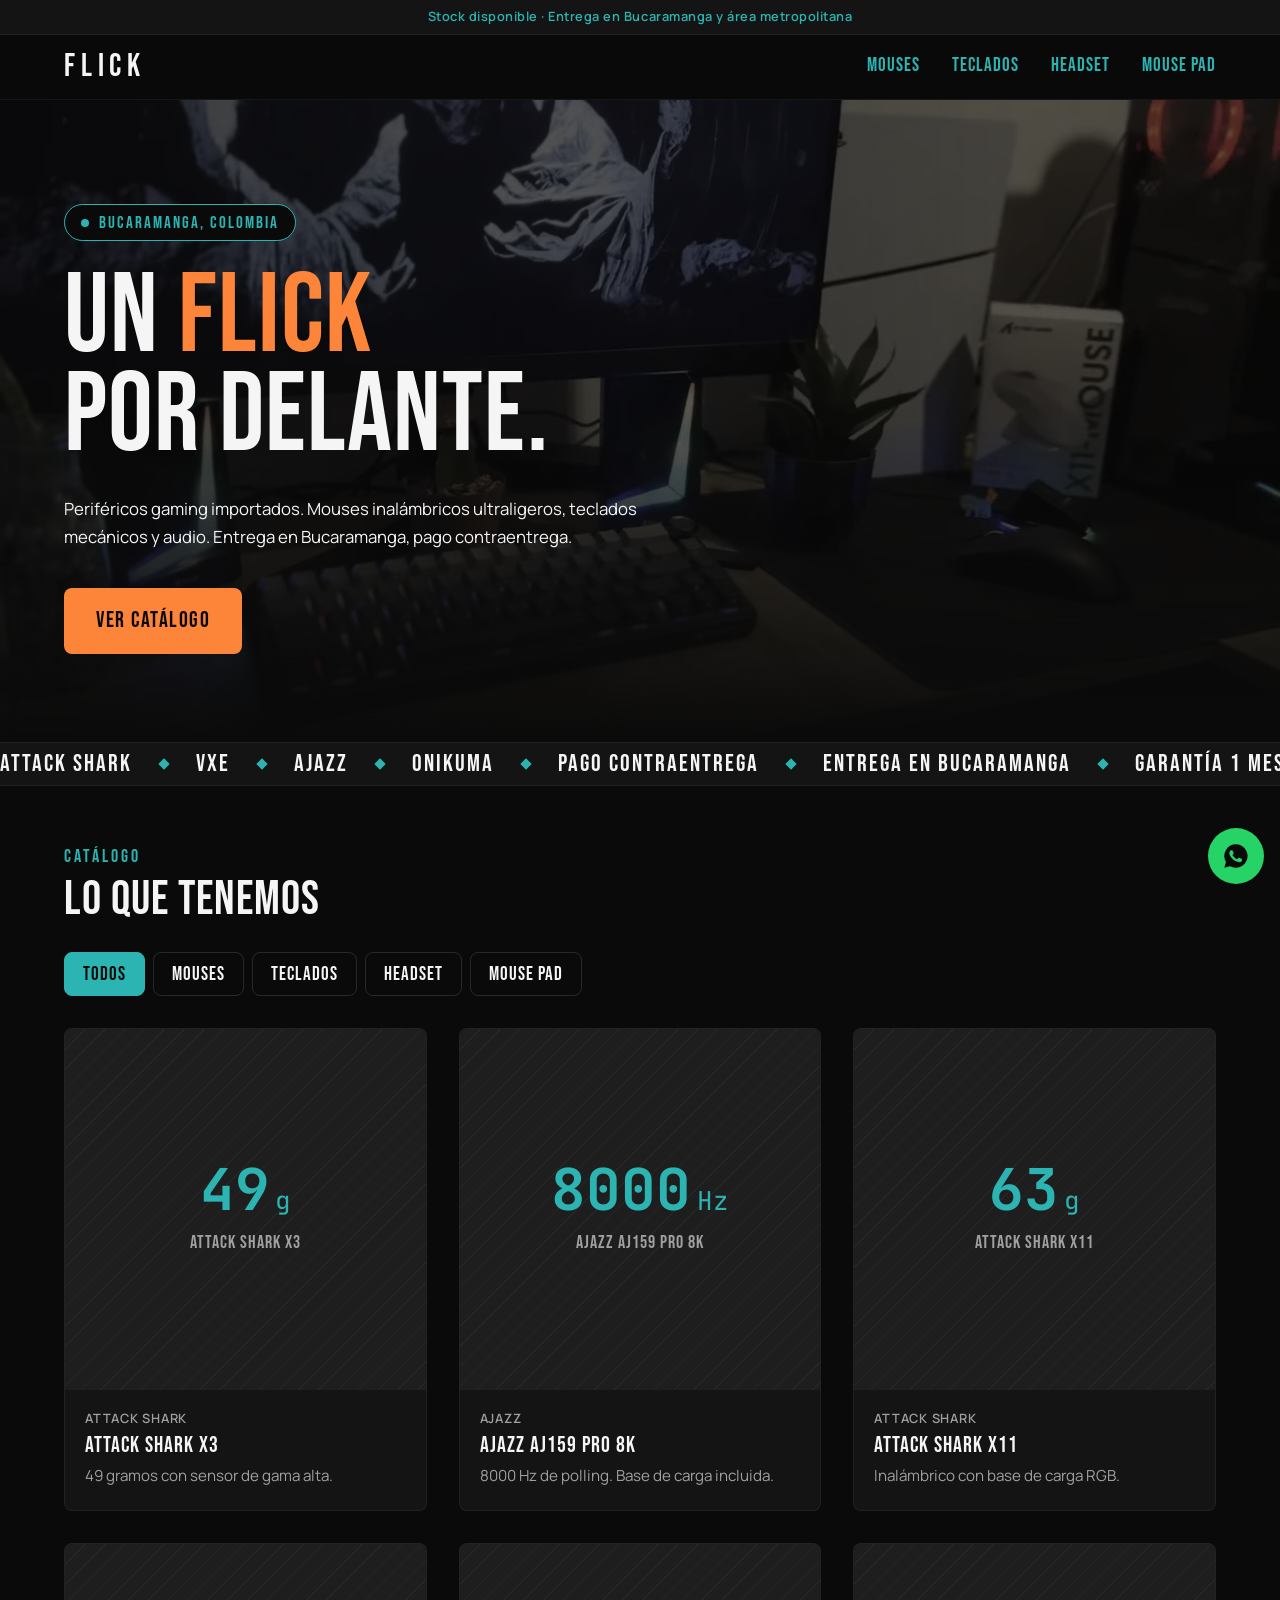
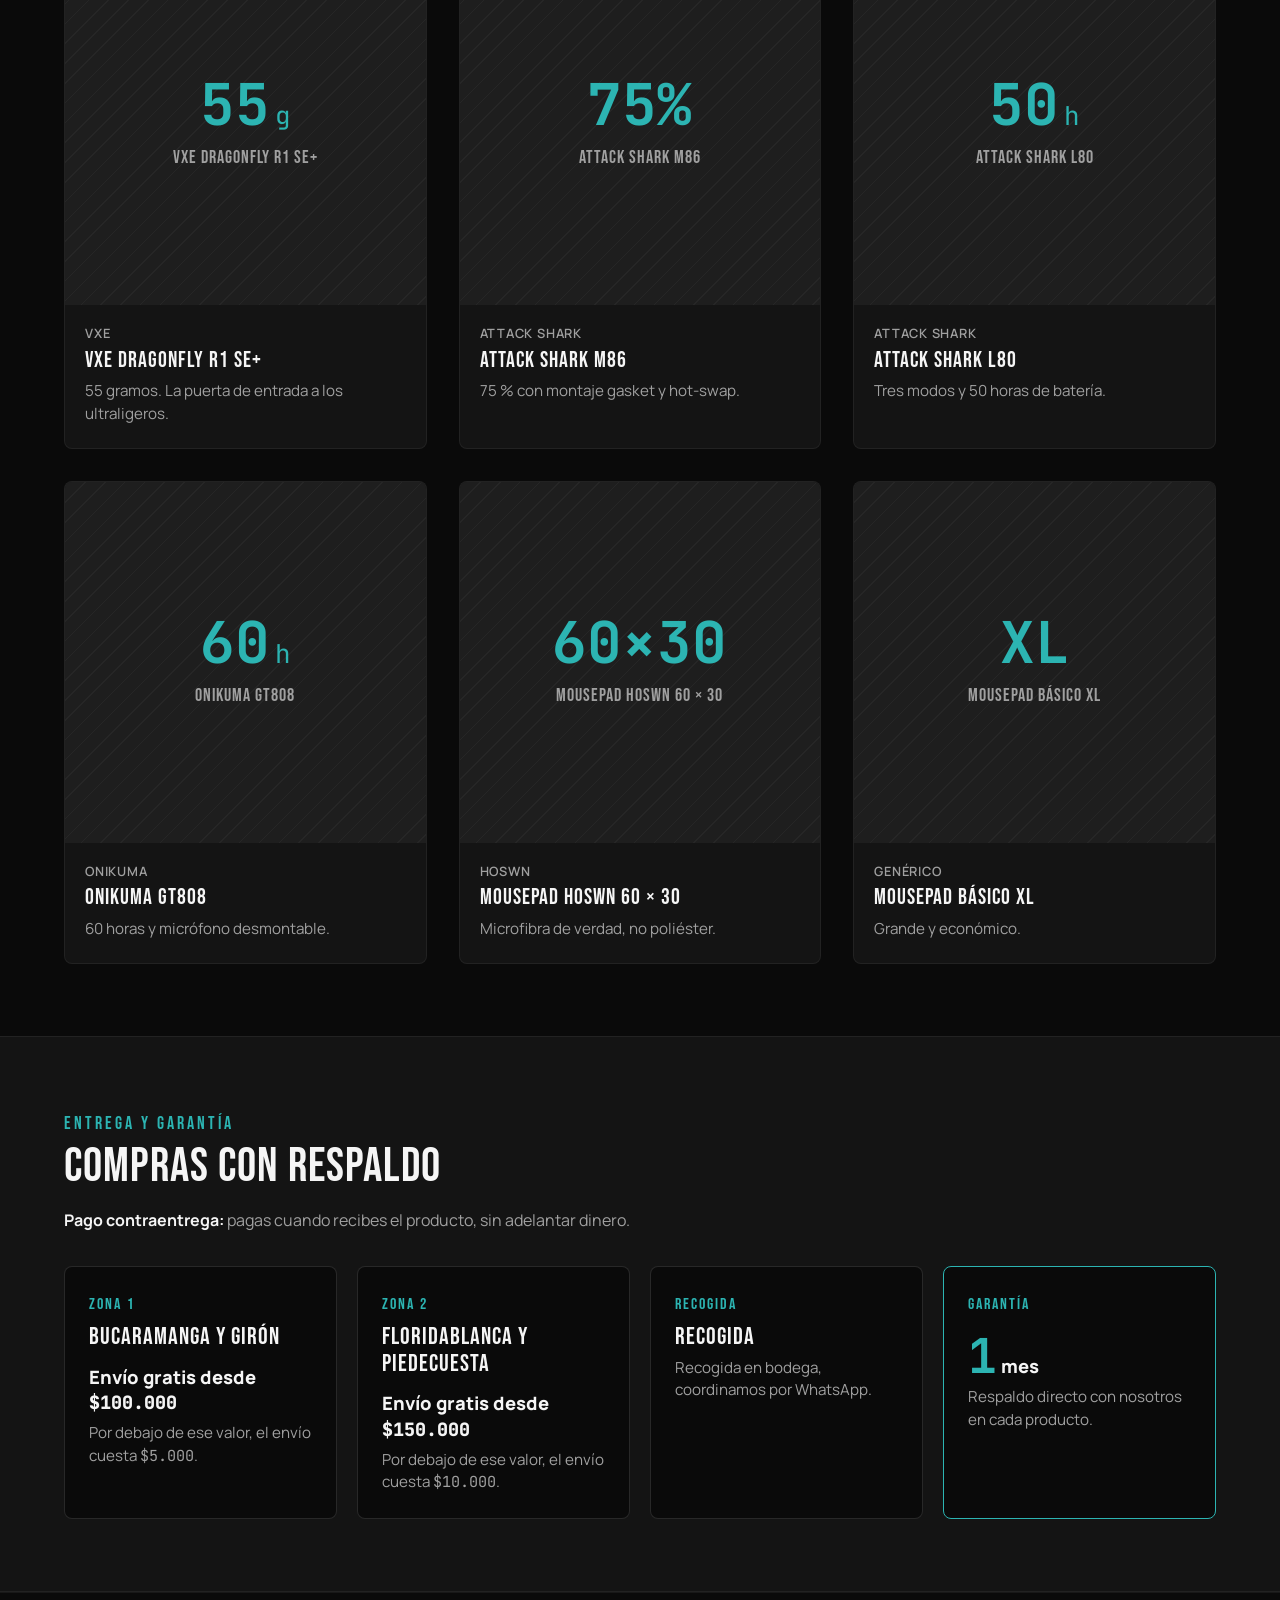
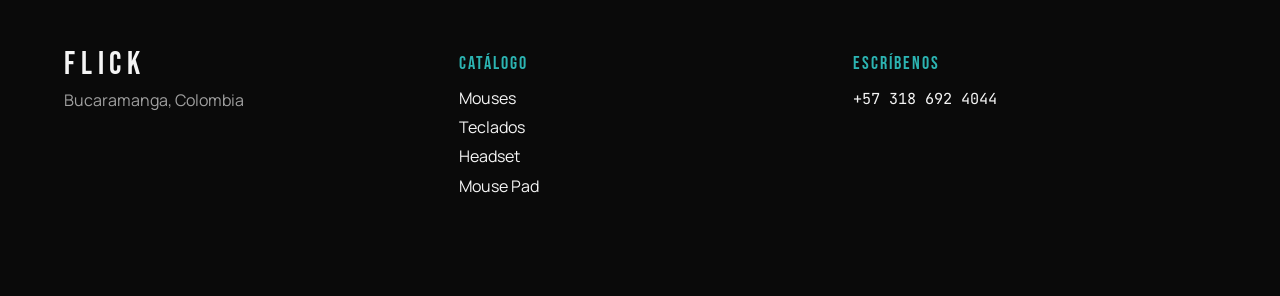
==== commit 4c72c79b: "Logo animado con el scroll, marquesina sin hueco y sin fila de badges - El logo del header pasa de F" ====
--- a/index.html
+++ b/index.html
@@ -53,7 +53,7 @@
 
     <header class="site-header" id="top">
       <div class="container header-inner">
-        <a class="logo" href="#top" aria-label="Flick, inicio">FLICK</a>
+        <a class="logo" href="#top" aria-label="Flick, inicio"><span class="logo-letters" aria-hidden="true"><span>F</span><span class="logo-l">L</span><span class="logo-i">I</span><span class="logo-c">C</span><span class="logo-k">K</span></span></a>
         <button class="nav-toggle" id="navToggle" type="button" aria-expanded="false" aria-controls="mainNav" aria-label="Abrir menú">
           <svg viewBox="0 0 24 24" width="24" height="24" fill="none" stroke="currentColor" stroke-width="2" stroke-linecap="round" aria-hidden="true">
             <path d="M4 7h16M4 12h16M4 17h16"/>
@@ -105,13 +105,6 @@
             <a class="btn btn-hot" href="#catalogo">Ver catálogo</a>
             <ul class="socials" id="socials" aria-label="Redes sociales"></ul>
           </div>
-        </div>
-      </section>
-
-      <!-- Badge row: from sitio.badges -->
-      <section class="badges" aria-label="Condiciones de compra">
-        <div class="container">
-          <ul class="badge-list" id="badges"></ul>
         </div>
       </section>
 
--- a/styles.css
+++ b/styles.css
@@ -40,6 +40,20 @@
   --hero-scrim: rgba(10,10,10,.62);
   --hero-saturate: .75;
   --hero-scrim-left: rgba(10,10,10,.45);   /* extra darkening on the text side only */
+
+  /* header logo FLICK<->FLK transition timing: kept in sync with LOGO in app.js,
+     which sets these same values inline — these are just the no-JS/pre-JS fallback */
+  --logo-fall-ms:       120ms;
+  --logo-fall-ease:     cubic-bezier(.5,0,.75,0);
+  --logo-fall-distance: .9em;
+  --logo-close-ms:      140ms;
+  --logo-close-ease:    cubic-bezier(.7,0,.2,1);
+  --logo-close-delay:   100ms;
+  --logo-open-ms:       140ms;
+  --logo-open-ease:     cubic-bezier(.7,0,.2,1);
+  --logo-enter-ms:      120ms;
+  --logo-enter-ease:    cubic-bezier(.5,0,.75,0);
+  --logo-enter-delay:   120ms;
 }
 
 /* ---------- reset ---------- */
@@ -114,11 +128,65 @@
 }
 .logo:hover { color: var(--accent); }
 .logo {
+  /* inline-flex + align-items so the logo's vertical position comes from flex
+     centering, not line-box baseline alignment — .logo-letters is inline-block
+     with overflow:hidden, which some engines treat as having no baseline of its
+     own (falling back to its bottom margin edge), shifting the whole word up.
+     height:1em pins the container at the ORIGINAL (unpadded) line box height —
+     .logo-letters is taller (it carries its own padding, see there), so centering
+     an over-height flex item in an exact-height container overflows it evenly
+     top and bottom, which is exactly what cancels that padding back out. Without
+     this explicit height, the container just grows to fit the item and centering
+     has nothing left to do, so the padding leaks straight through as a shift. */
+  display: inline-flex;
+  align-items: center;
+  height: 1em;
   font-family: var(--font-display);
   font-size: 2rem;
   letter-spacing: .18em;
   line-height: 1;
 }
+/* clip lives on the wrapper, never on .logo itself — .logo is the focusable <a>,
+   and overflow:hidden there would cut its own focus ring */
+/* Bebas Neue's own ascent/descent exceeds line-height:1 by a few px on each side —
+   harmless on plain text (nothing clipped it before), but overflow:hidden here would
+   cut the resting glyph top and bottom without this padding as a safety margin.
+   The .9em fall distance is far larger, so I/C still clip correctly once animating. */
+/* symmetric on purpose, not the tighter 5px/4px that would just barely cover the
+   glyph overflow: the parent's height:1em centering trick (see .logo/.foot-brand)
+   only cancels this padding out exactly when it's equal top and bottom */
+.logo-letters { display: inline-block; overflow: hidden; padding-block: 6px; }
+.logo-letters > span { display: inline-block; }
+
+.logo-i, .logo-c {
+  opacity: 1;
+  transform: translateY(0);
+  /* resting state IS the "entering FLICK" state: this transition is what plays
+     when .is-flk is removed (scrolling back up) */
+  transition: opacity var(--logo-enter-ms) var(--logo-enter-ease) var(--logo-enter-delay),
+              transform var(--logo-enter-ms) var(--logo-enter-ease) var(--logo-enter-delay);
+}
+.logo-k {
+  transform: translateX(0);
+  transition: transform var(--logo-open-ms) var(--logo-open-ease);
+}
+.logo.is-flk .logo-i,
+.logo.is-flk .logo-c {
+  opacity: 0;
+  transform: translateY(var(--logo-fall-distance));
+  transition: opacity var(--logo-fall-ms) var(--logo-fall-ease),
+              transform var(--logo-fall-ms) var(--logo-fall-ease);
+}
+.logo.is-flk .logo-k {
+  /* --k-travel: set by app.js, measured from the real rendered gap (I + C + their
+     letter-spacing) — never a guessed px value, it depends on the loaded font */
+  transform: translateX(calc(-1 * var(--k-travel, 0px)));
+  transition: transform var(--logo-close-ms) var(--logo-close-ease) var(--logo-close-delay);
+}
+/* temporary, JS-only: suppresses transitions while the initial (pre-scrolled) state
+   is applied, so loading already past the threshold doesn't animate on arrival */
+.logo-letters.no-anim,
+.logo-letters.no-anim * { transition: none !important; }
 .main-nav { display: flex; gap: 32px; }
 .main-nav a {
   font-family: var(--font-display);
@@ -253,24 +321,6 @@
   max-width: 65ch;
 }
 
-/* ---------- badge row ---------- */
-.badges { padding-bottom: 24px; }
-.badge-list {
-  display: grid;
-  grid-template-columns: repeat(auto-fit, minmax(min(240px, 100%), 1fr));
-  gap: 16px;
-}
-.badge-item {
-  display: flex; align-items: center; gap: 16px;
-  background: var(--surface);
-  border: 1px solid var(--line-strong);
-  border-radius: var(--radius);
-  padding: 18px 20px;
-}
-.badge-item svg { flex: none; color: var(--accent); }
-.badge-title { font-family: var(--font-display); font-size: 1.35rem; letter-spacing: 1px; line-height: 1.1; text-transform: uppercase; }
-.badge-sub { color: var(--muted); font-size: .9rem; line-height: 1.4; margin-top: 4px; }
-
 /* ---------- catalog ---------- */
 .catalog { padding-block: 56px 72px; }
 .catalog, .delivery { scroll-margin-top: calc(var(--header-h) + var(--marquee-h) + env(safe-area-inset-top, 0px) + 8px); }
@@ -418,7 +468,6 @@
 /* ---------- placeholder unit ---------- */
 .ph-unit { font-size: .45em; margin-left: .2em; font-weight: 400; }
 .ph-sm .ph-unit { font-size: .6em; }
-.badge-item svg { width: 22px; height: 22px; }
 
 /* ---------- marquee ---------- */
 .marquee {
@@ -431,7 +480,10 @@
   background: var(--surface);
   border-block: 1px solid var(--line);
 }
-.marquee-track { display: flex; width: max-content; animation: marqueeScroll 25s linear infinite; }
+/* --marquee-shift/--marquee-duration: set by layoutMarquee() in app.js from the
+   real rendered width of one copy — never a percentage, so the loop stays seamless
+   regardless of how many copies that width ends up needing for this viewport. */
+.marquee-track { display: flex; width: max-content; animation: marqueeScroll var(--marquee-duration, 25s) linear infinite; }
 .marquee-set { display: flex; flex: none; align-items: center; }
 .marquee-set li {
   font-family: var(--font-display); font-size: 1.5rem; line-height: 1; letter-spacing: 2px; white-space: nowrap;
@@ -441,7 +493,7 @@
   content: ""; width: 8px; height: 8px; margin-inline: 28px;
   background: var(--accent); transform: rotate(45deg); flex: none;
 }
-@keyframes marqueeScroll { to { transform: translateX(-50%); } }
+@keyframes marqueeScroll { to { transform: translateX(calc(-1 * var(--marquee-shift, 0px))); } }
 
 /* ---------- delivery band ---------- */
 .delivery { padding-block: 72px; background: var(--surface); border-block: 1px solid var(--line); }
@@ -466,7 +518,29 @@
 /* ---------- footer ---------- */
 .site-footer { padding-block: 56px 96px; border-top: 1px solid var(--line); }
 .footer-inner { display: grid; gap: 32px; grid-template-columns: repeat(auto-fit, minmax(min(200px, 100%), 1fr)); }
-.foot-brand { font-family: var(--font-display); font-size: 2rem; letter-spacing: .18em; line-height: 1; }
+/* display:flex (not inline-flex) keeps .foot-brand block-level — still stacks above
+   #footCity normally — while fixing the same inline-block+overflow:hidden baseline
+   quirk the header logo has. width:fit-content keeps it from stretching to the
+   column's full width, so :hover below only triggers over the letters themselves,
+   matching how .logo (one level, no wrapper) does it in the header. */
+.foot-brand {
+  display: flex; align-items: center; width: fit-content; height: 1em; /* see .logo for why height:1em matters here */
+  font-family: var(--font-display); font-size: 2rem; letter-spacing: .18em; line-height: 1;
+}
+@media (hover: hover) {
+  /* touch has no real hover: this would just stick after a tap, so it's gated out */
+  .foot-brand:hover .logo-i,
+  .foot-brand:hover .logo-c {
+    opacity: 0;
+    transform: translateY(var(--logo-fall-distance));
+    transition: opacity var(--logo-fall-ms) var(--logo-fall-ease),
+                transform var(--logo-fall-ms) var(--logo-fall-ease);
+  }
+  .foot-brand:hover .logo-k {
+    transform: translateX(calc(-1 * var(--footer-k-travel, 0px)));
+    transition: transform var(--logo-close-ms) var(--logo-close-ease) var(--logo-close-delay);
+  }
+}
 .foot-head { font-family: var(--font-display); font-size: 1.1rem; letter-spacing: 2px; text-transform: uppercase; color: var(--accent); }
 .foot-line { color: var(--muted); margin-top: 6px; }
 .foot-list { margin-top: 6px; display: grid; gap: 2px; }
@@ -534,14 +608,13 @@
 
 /* hidden only once app.js commits to playing the intro; never a static default.
    Covers everything outside the hero too — it's sized to its content (not 100vh),
-   so without this the badges/marquee/catalog/footer/wa-float show through beneath
+   so without this the marquee/catalog/footer/wa-float show through beneath
    the curtain during steps 2-4, when only the video is supposed to be visible. */
 .intro-veil.pill,
 .intro-veil.hero-pre,
 .intro-veil.hero-post,
 .intro-veil.hero-sub,
 .intro-veil.hero-actions,
-.intro-veil.badges,
 .intro-veil.marquee,
 .intro-veil.catalog,
 .intro-veil.delivery,
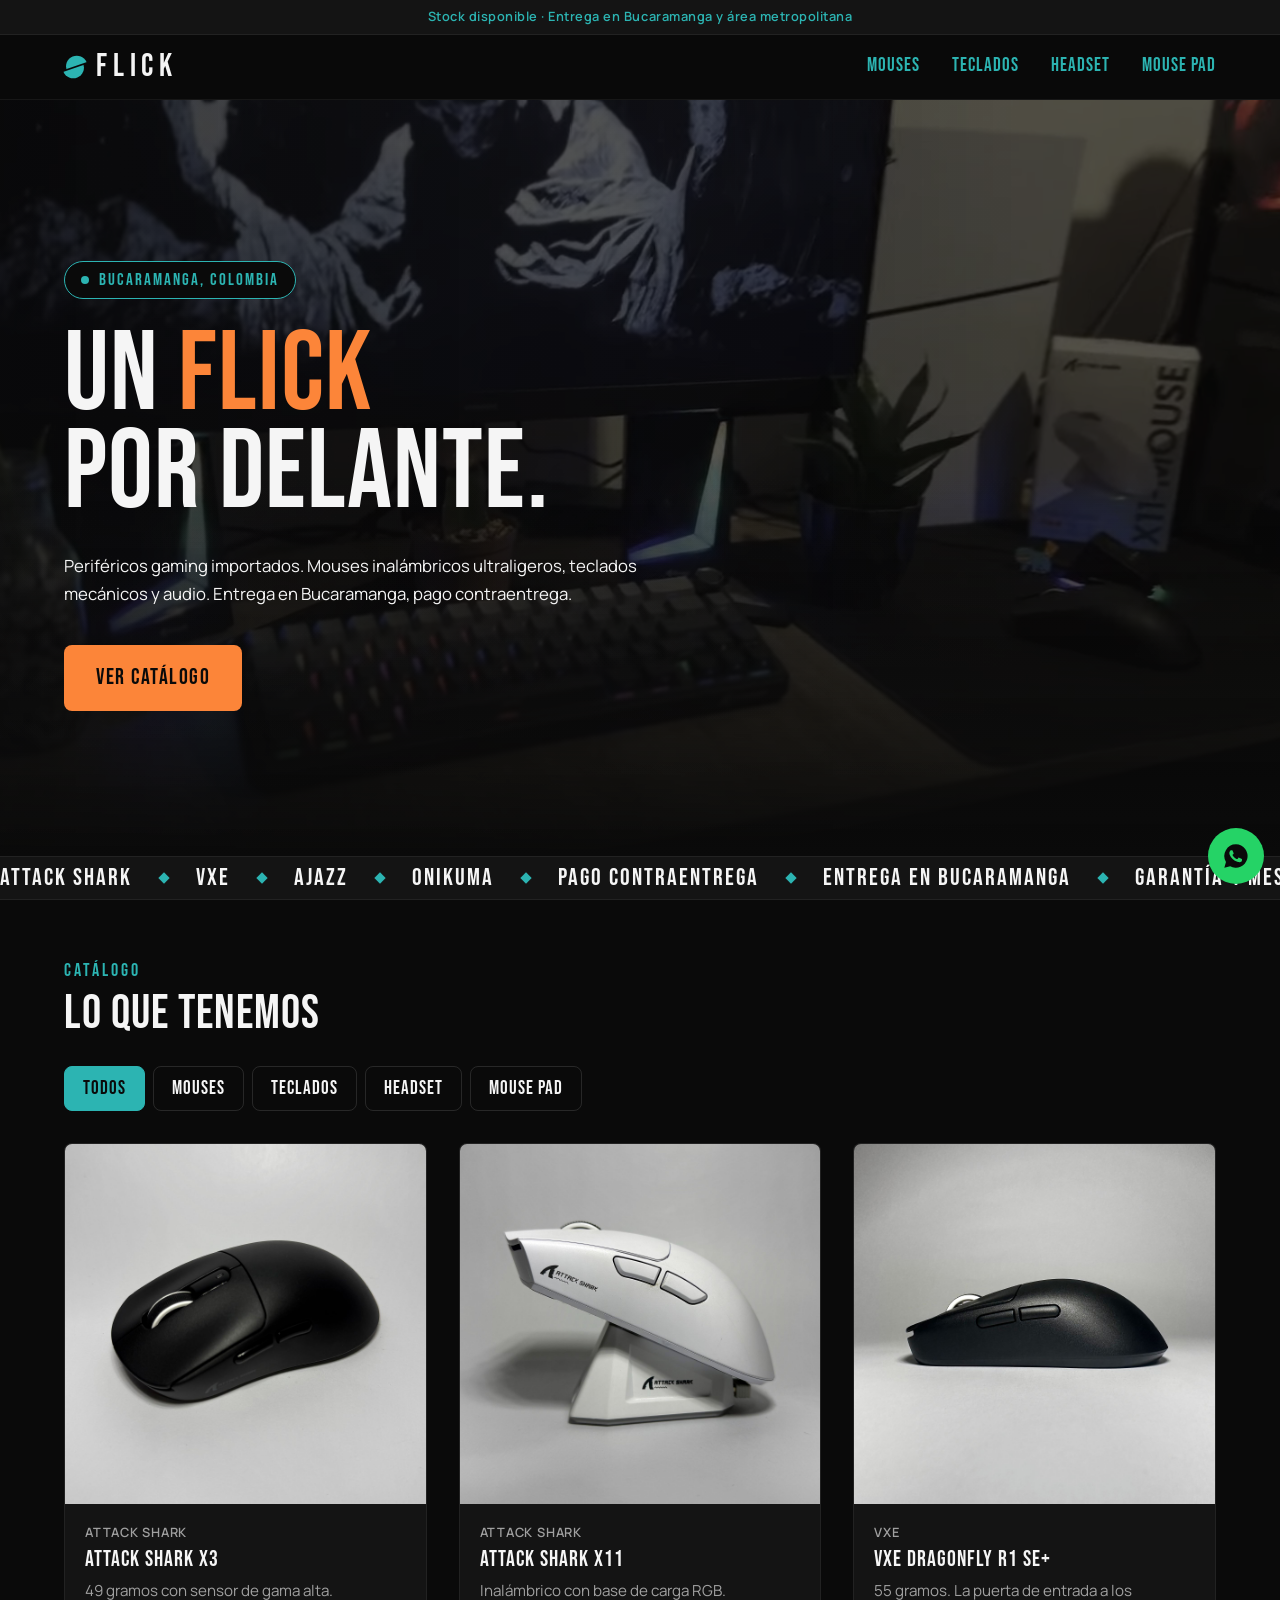
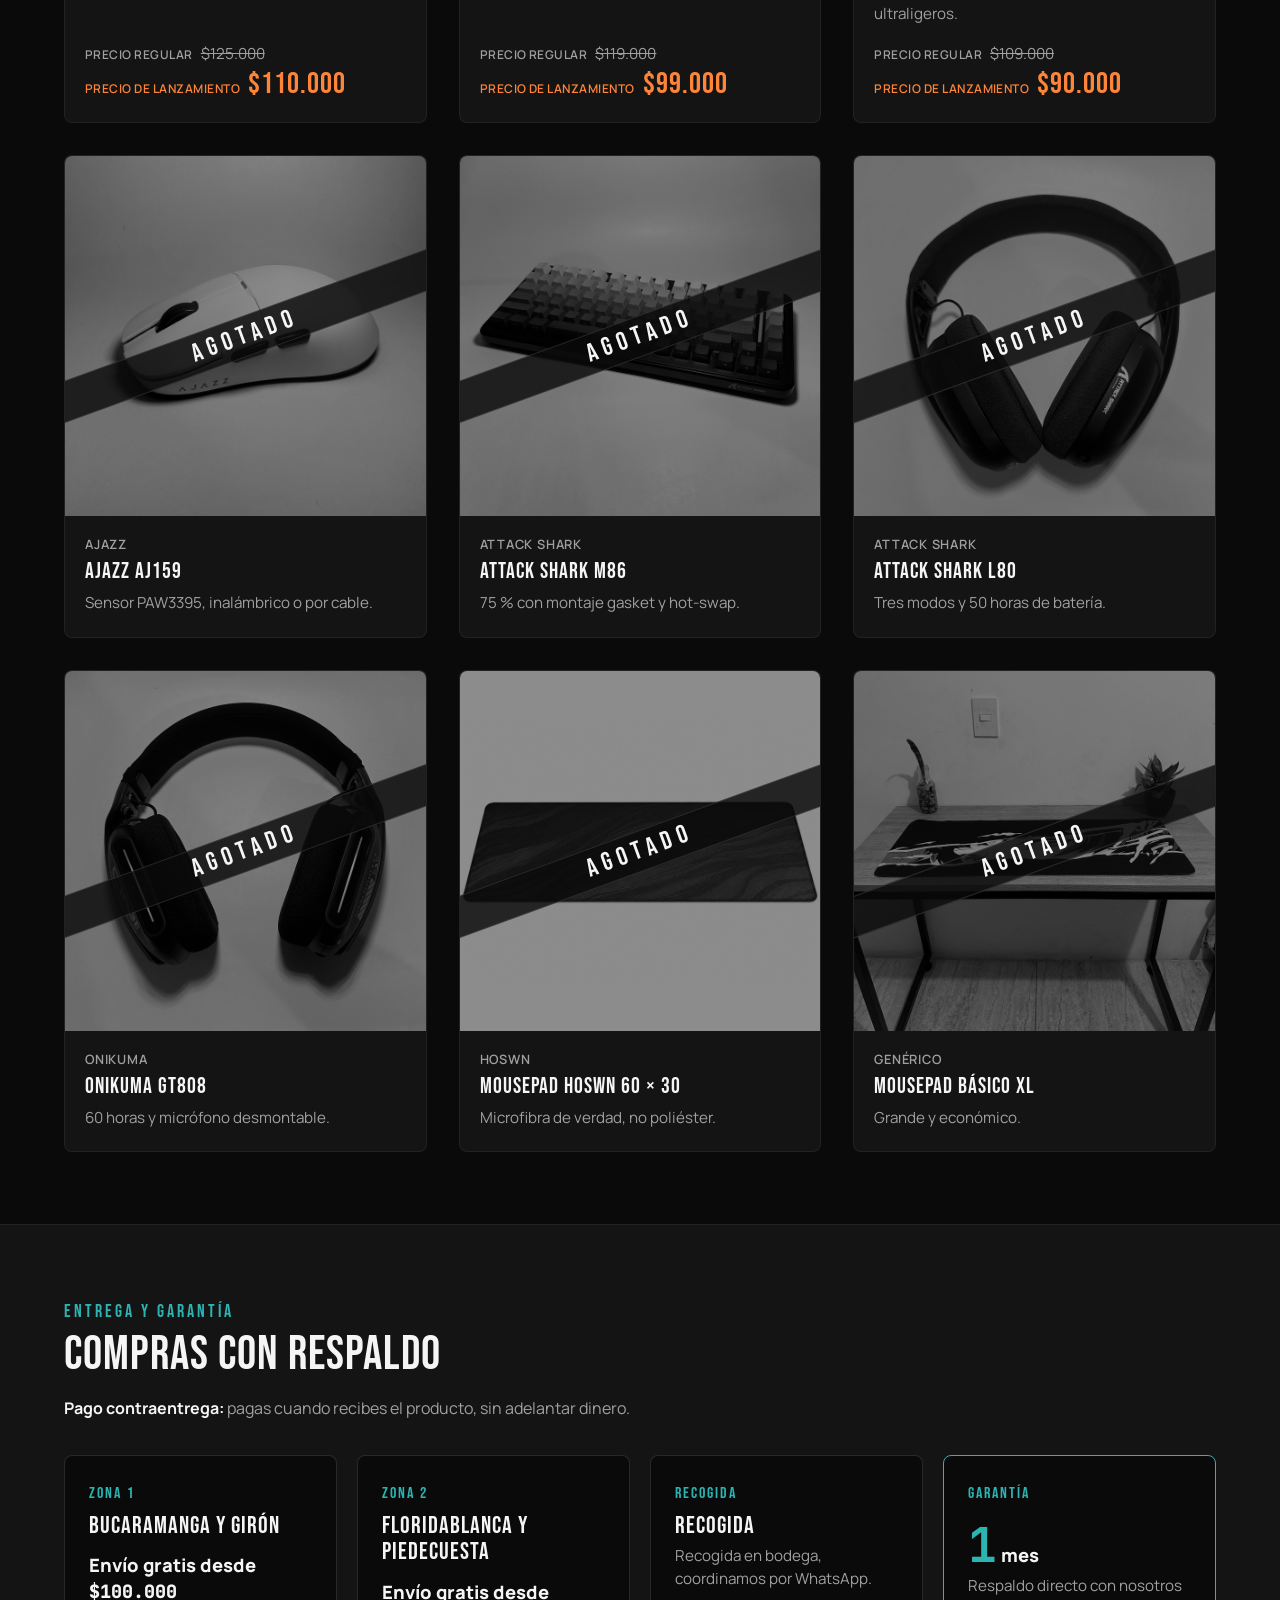
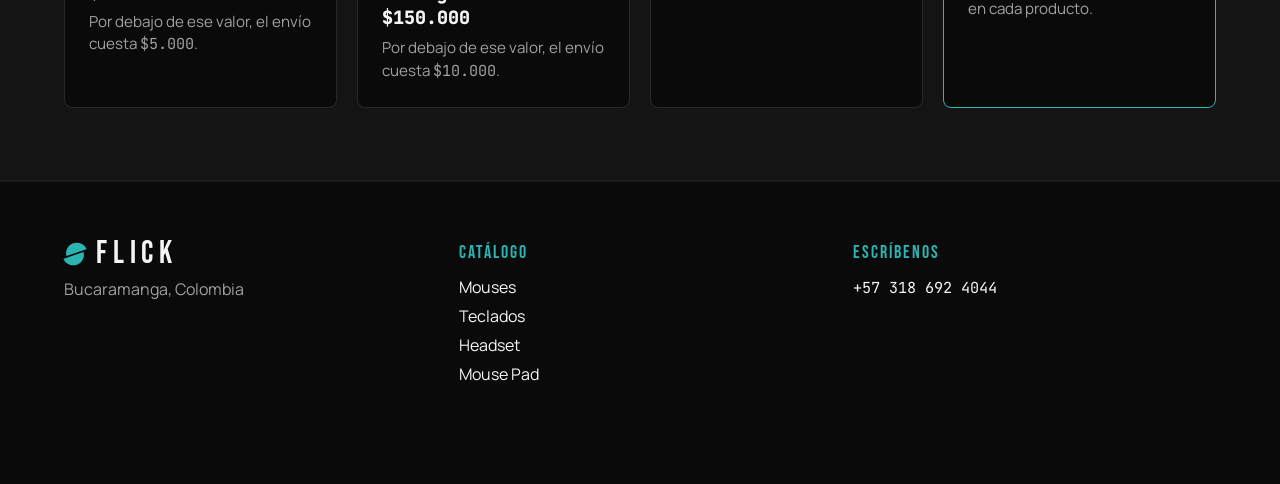
==== commit 58a894c8: "Agotados al día, mensaje en el botón de WhatsApp y logo en header, footer y vista previa" ====
--- a/index.html
+++ b/index.html
@@ -5,6 +5,16 @@
   <meta name="viewport" content="width=device-width, initial-scale=1">
   <title>Flick — Periféricos gaming en Bucaramanga</title>
   <meta name="description" content="Periféricos gaming importados en Bucaramanga: mouses inalámbricos ultraligeros, teclados mecánicos y audio. Pago contraentrega.">
+  <meta property="og:type" content="website">
+  <meta property="og:locale" content="es_CO">
+  <meta property="og:site_name" content="Flick">
+  <meta property="og:title" content="Flick — Periféricos gaming en Bucaramanga">
+  <meta property="og:description" content="Periféricos gaming importados en Bucaramanga: mouses inalámbricos ultraligeros, teclados mecánicos y audio. Pago contraentrega.">
+  <meta property="og:url" content="https://flickcol.netlify.app/">
+  <meta property="og:image" content="https://flickcol.netlify.app/img/marca/flick-perfil-1080.png">
+  <meta property="og:image:width" content="1080">
+  <meta property="og:image:height" content="1080">
+  <meta property="og:image:alt" content="Logo de Flick: un disco verde azulado cortado en diagonal sobre fondo negro">
   <meta name="theme-color" content="#0A0A0A">
   <script>
     // Decides eligibility before first paint so the cover below can show with zero flash.
@@ -41,7 +51,8 @@
   <link rel="preconnect" href="https://fonts.googleapis.com">
   <link rel="preconnect" href="https://fonts.gstatic.com" crossorigin>
   <link href="https://fonts.googleapis.com/css2?family=Bebas+Neue&family=JetBrains+Mono:wght@400;700&family=Manrope:wght@400;600;800&display=swap" rel="stylesheet">
-  <link rel="icon" href="data:image/svg+xml,%3Csvg xmlns=%27http://www.w3.org/2000/svg%27 viewBox=%270 0 32 32%27%3E%3Crect width=%2732%27 height=%2732%27 rx=%276%27 fill=%27%230A0A0A%27/%3E%3Cpath d=%27M9 8h14v4H14v4h7v4h-7v4H9z%27 fill=%27%232CB4B2%27/%3E%3C/svg%3E">
+  <link rel="icon" href="img/marca/flick-simbolo.svg" type="image/svg+xml">
+  <link rel="apple-touch-icon" href="img/marca/apple-touch-icon.png">
   <link rel="stylesheet" href="styles.css">
 </head>
 <body>
@@ -53,7 +64,7 @@
 
     <header class="site-header" id="top">
       <div class="container header-inner">
-        <a class="logo" href="#top" aria-label="Flick, inicio"><span class="logo-letters" aria-hidden="true"><span>F</span><span class="logo-l">L</span><span class="logo-i">I</span><span class="logo-c">C</span><span class="logo-k">K</span></span></a>
+        <a class="logo" href="#top" aria-label="Flick, inicio"><img class="brand-disc" src="img/marca/flick-simbolo.svg" alt="" aria-hidden="true" width="40" height="40"><span class="logo-letters" aria-hidden="true"><span>F</span><span class="logo-l">L</span><span class="logo-i">I</span><span class="logo-c">C</span><span class="logo-k">K</span></span></a>
         <button class="nav-toggle" id="navToggle" type="button" aria-expanded="false" aria-controls="mainNav" aria-label="Abrir menú">
           <svg viewBox="0 0 24 24" width="24" height="24" fill="none" stroke="currentColor" stroke-width="2" stroke-linecap="round" aria-hidden="true">
             <path d="M4 7h16M4 12h16M4 17h16"/>
--- a/styles.css
+++ b/styles.css
@@ -35,6 +35,8 @@
   --gutter: 24px;
   --header-h: 65px;   /* 64px content + 1px border; verified same at 400px */
   --marquee-h: 44px;
+  --announce-h: 0px;  /* real height set by app.js once the announce bar has (or hasn't) content; 0 is also the correct no-JS value, since without JS the bar is always empty */
+  --hero-max-h: 1000px;  /* caps how tall the first-screen min-height grows on very tall viewports */
 
   /* hero video overlay: tune here only */
   --hero-scrim: rgba(10,10,10,.62);
@@ -155,6 +157,10 @@
 /* symmetric on purpose, not the tighter 5px/4px that would just barely cover the
    glyph overflow: the parent's height:1em centering trick (see .logo/.foot-brand)
    only cancels this padding out exactly when it's equal top and bottom */
+/* decorative disc left of the wordmark. The SVG carries ~23% empty margin on every
+   side, so negative margins trim it to a ~10px visible gap; flex:none keeps it from
+   shrinking, and being a sibling of .logo-letters it never touches the K-travel math */
+.brand-disc { display: block; flex: none; width: 40px; height: 40px; margin-inline: -9px 1px; }
 .logo-letters { display: inline-block; overflow: hidden; padding-block: 6px; }
 .logo-letters > span { display: inline-block; }
 
@@ -240,10 +246,25 @@
 /* stays orange always; own hover/focus signal (independent of the crosshair): lift + brightness */
 .btn-hot:hover, .btn-hot:focus-visible { transform: translateY(-2px); filter: brightness(1.1); }
 
-/* ---------- hero (sized to content, not 100vh) ---------- */
+/* ---------- hero (min-height fills the first screen; grows for content, never clips) ---------- */
 .hero {
   position: relative; isolation: isolate; overflow: hidden;
+  /* flex+justify-content:center only ever touches .hero-content — .hero-media is
+     position:absolute, so it's not a flex item and isn't affected by this */
+  display: flex; flex-direction: column; justify-content: center;
   padding-block: clamp(48px, 9vw, 104px) clamp(48px, 8vw, 88px);
+  /* min-height, never height: if the content needs more room than this, the box
+     still grows to fit it — nothing here ever clips.
+     100vh first as the universal fallback (the second declaration overrides it in
+     browsers that understand 100svh; unsupported custom declarations are dropped
+     entirely, never partially applied). vh on iOS Safari includes the address bar's
+     space, svh doesn't — exactly the gap that would otherwise undershoot the fold
+     and leave the marquee short of the viewport's real bottom edge.
+     min() caps the result at --hero-max-h so very tall viewports don't stretch the
+     hero forever; it only caps this min-height value, never the content's own
+     natural height, so point 3 above still holds regardless of the cap. */
+  min-height: min(calc(100vh  - var(--header-h) - var(--marquee-h) - var(--announce-h, 0px)), var(--hero-max-h, 1000px));
+  min-height: min(calc(100svh - var(--header-h) - var(--marquee-h) - var(--announce-h, 0px)), var(--hero-max-h, 1000px));
 }
 /* full-bleed background: .hero is a direct child of <main>, so it already spans the window; media fills it */
 .hero-media { position: absolute; inset: 0; z-index: -1; background: var(--bg); }
@@ -365,11 +386,46 @@
 .brand { font-size: .8rem; font-weight: 600; letter-spacing: .06em; text-transform: uppercase; color: var(--muted); }
 .card-name { font-size: 1.35rem; letter-spacing: 1px; line-height: 1.1; }
 .card-hook { color: var(--muted); font-size: .95rem; line-height: 1.5; margin-top: 4px; }
+/* price: anchored to the bottom of the card so rows stay aligned whether a card
+   has two price lines, one, or none (sold out) */
+.card-body { flex: 1; }
+.price { margin-top: 12px; display: flex; flex-direction: column; gap: 2px; }
+.card .price { margin-top: auto; padding-top: 12px; }
+.price p { display: flex; flex-wrap: wrap; align-items: baseline; column-gap: 8px; }
+.price-label { font-size: .75rem; font-weight: 600; letter-spacing: .04em; text-transform: uppercase; color: var(--muted); }
+.price-reg s { font-size: .95rem; color: var(--muted); text-decoration-thickness: 1px; }
+.price-val { font-family: var(--font-display); font-size: 1.9rem; letter-spacing: 1px; line-height: 1; color: var(--hot); font-weight: 400; }
+.price-promo .price-now .price-label { color: var(--hot); }
+.price-cond { font-size: .85rem; color: var(--muted); margin-top: 2px; }
+
 
 /* media: image over a designed placeholder */
 .media { position: relative; aspect-ratio: 1 / 1; overflow: hidden; background: var(--surface-2); }
 .media img { position: absolute; inset: 0; width: 100%; height: 100%; object-fit: cover; transition: var(--transition); }
 .card:hover .media img, .card:focus-visible .media img { transform: scale(1.04); }
+
+/* sold out: photo or placeholder desaturated + darkened, diagonal ribbon on top.
+   overflow:hidden on .media (above) clips the ribbon — it can never spill past the
+   card or reach .card-body below, regardless of rotation/width tuning here. */
+.media.is-agotado .ph,
+.media.is-agotado img { filter: grayscale(1) brightness(.55); }
+.agotado-ribbon {
+  position: absolute; left: 50%; top: 50%;
+  transform: translate(-50%, -50%) rotate(-20deg);
+  width: 150%;
+  z-index: 1;   /* stays above a <img> created later (thumbnail swap after a load error) */
+  text-align: center;
+  white-space: nowrap;
+  padding-block: 6px;
+  font-family: var(--font-display);
+  font-size: 1.6rem;
+  letter-spacing: 6px;
+  line-height: 1;
+  text-transform: uppercase;
+  color: var(--text);
+  background: rgba(10,10,10,.8);
+  border-block: 1px solid var(--line-strong);
+}
 .ph {
   position: absolute; inset: 0;
   display: flex; flex-direction: column; align-items: center; justify-content: center;
@@ -433,6 +489,21 @@
 .info { min-width: 0; padding-right: 0; }
 @media (min-width: 768px) { .info { padding-top: 8px; } }
 .modal-name { font-size: clamp(1.8rem, 5vw, 2.6rem); letter-spacing: 1px; line-height: 1; margin-top: 4px; padding-right: 48px; }
+.agotado-tag {
+  display: inline-block;
+  vertical-align: middle;
+  margin-left: 12px;
+  font-family: var(--font-body);
+  font-size: .85rem;
+  font-weight: 800;
+  letter-spacing: .04em;
+  text-transform: uppercase;
+  color: var(--text);
+  background: rgba(10,10,10,.7);
+  border: 1px solid var(--line-strong);
+  border-radius: var(--radius);
+  padding: 4px 10px;
+}
 .lead { font-weight: 600; font-size: 1.1rem; line-height: 1.5; margin-top: 14px; }
 .desc { color: var(--muted); margin-top: 10px; max-width: 65ch; }
 
@@ -581,9 +652,22 @@
 .xh-b { top: 0;    transform: translateY(var(--gap)); }
 .xh-l { left: -9px; transform: translateX(calc(var(--gap) * -1)); }
 .xh-r { left: 0;    transform: translateX(var(--gap)); }
-.xh.is-aim .xh-in { --gap: 10px; --s: 1.45; }
+/* is-aim no longer resizes the crosshair (--gap/--s unchanged) — it shows this dot
+   instead. Inherits position/color/box-shadow from the shared ".xh i" rule above,
+   is-teal included; only size/shape and the opacity+transform reveal are its own.
+   Selector is ".xh .xh-dot", not just ".xh-dot": "i" + one class on ".xh i" (0,1,1)
+   otherwise outranks a single-class ".xh-dot" (0,1,0) and silently wins border-radius
+   and transition, leaving a 1px square that snaps instead of a circle that fades. */
+.xh .xh-dot {
+  width: 4px; height: 4px; left: -2px; top: -2px;
+  border-radius: 50%;
+  opacity: 0; transform: scale(0);
+  transition: opacity .12s cubic-bezier(.25,.8,.25,1), transform .12s cubic-bezier(.25,.8,.25,1), background-color .18s cubic-bezier(.25,.8,.25,1);
+}
+.xh.is-aim .xh-dot { opacity: 1; transform: scale(1); }
 .xh.is-down .xh-in { --gap: 2px; --s: .8; transition-duration: .05s; }
 .xh.is-down .xh-in i { transition-duration: .05s; }
+.xh.is-down .xh-dot { opacity: 0; transform: scale(0); }   /* hidden for the duration of the click, even while still aiming */
 
 /* ---------- intro splash (elements + classes only exist while app.js runs it) ---------- */
 #introOverlay {
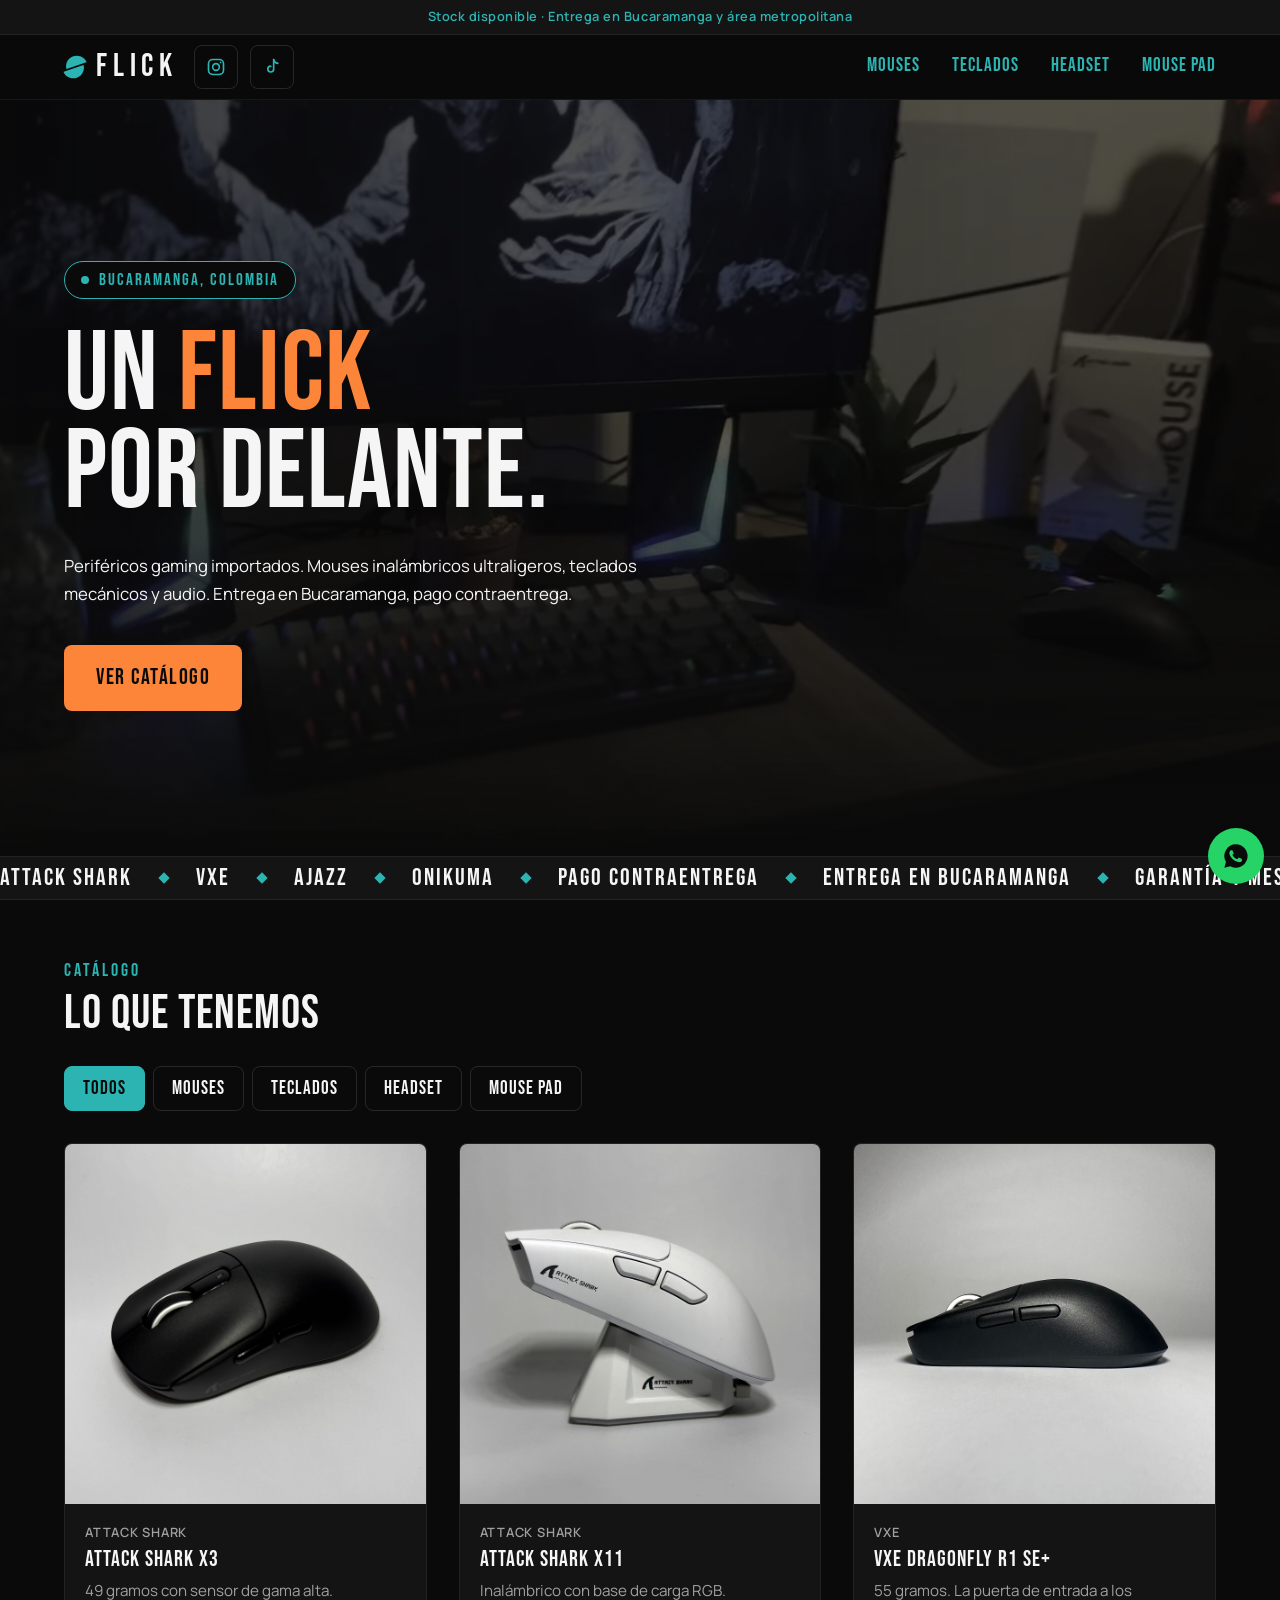
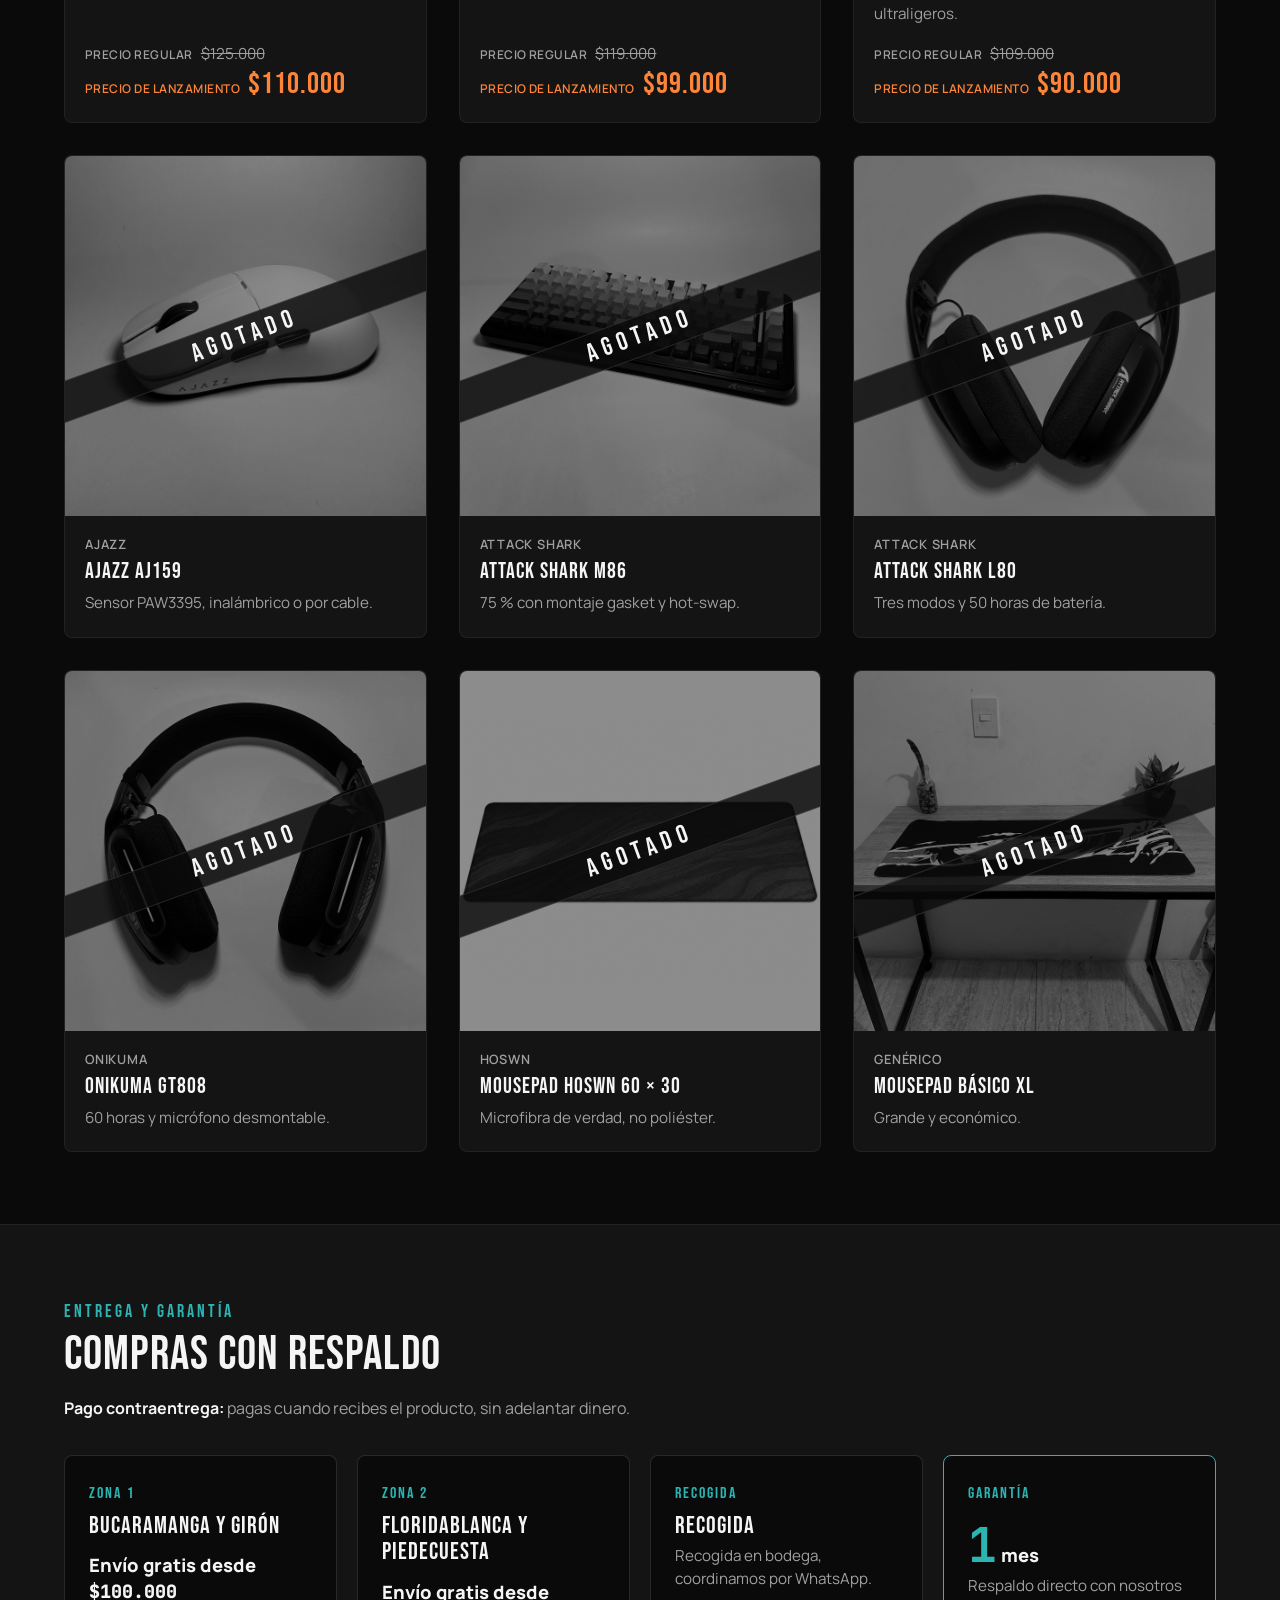
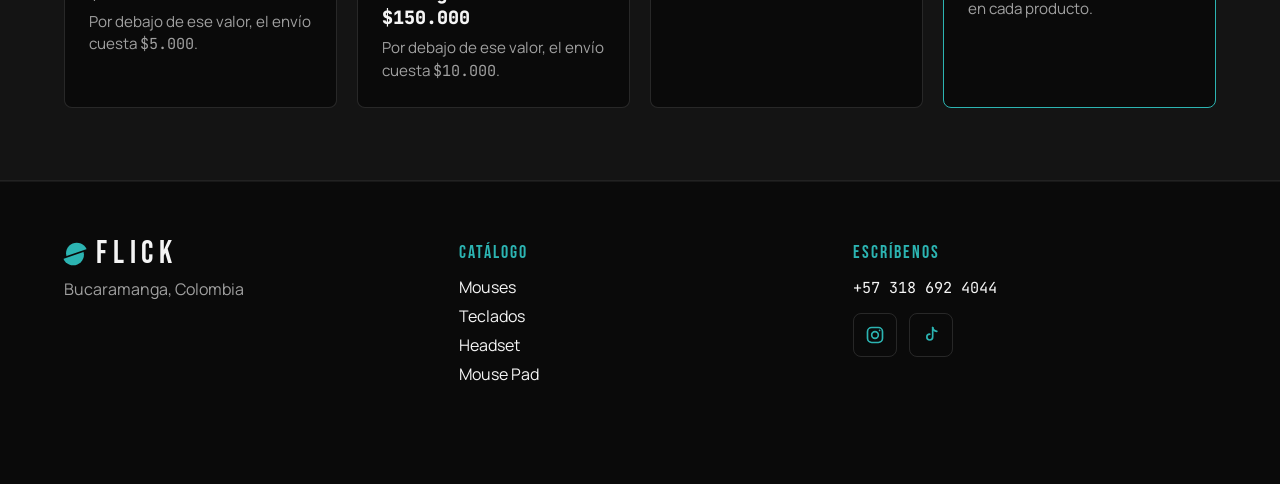
==== commit 622ebcd7: "Redes sociales en el header, al lado del logo" ====
--- a/index.html
+++ b/index.html
@@ -65,6 +65,7 @@
     <header class="site-header" id="top">
       <div class="container header-inner">
         <a class="logo" href="#top" aria-label="Flick, inicio"><img class="brand-disc" src="img/marca/flick-simbolo.svg" alt="" aria-hidden="true" width="40" height="40"><span class="logo-letters" aria-hidden="true"><span>F</span><span class="logo-l">L</span><span class="logo-i">I</span><span class="logo-c">C</span><span class="logo-k">K</span></span></a>
+        <ul class="socials" id="socials" aria-label="Redes sociales"></ul>
         <button class="nav-toggle" id="navToggle" type="button" aria-expanded="false" aria-controls="mainNav" aria-label="Abrir menú">
           <svg viewBox="0 0 24 24" width="24" height="24" fill="none" stroke="currentColor" stroke-width="2" stroke-linecap="round" aria-hidden="true">
             <path d="M4 7h16M4 12h16M4 17h16"/>
@@ -114,7 +115,6 @@
           <p class="hero-sub">Periféricos gaming importados. Mouses inalámbricos ultraligeros, teclados mecánicos y audio. Entrega en Bucaramanga, pago contraentrega.</p>
           <div class="hero-actions">
             <a class="btn btn-hot" href="#catalogo">Ver catálogo</a>
-            <ul class="socials" id="socials" aria-label="Redes sociales"></ul>
           </div>
         </div>
       </section>
--- a/styles.css
+++ b/styles.css
@@ -125,9 +125,11 @@
 .header-inner {
   display: flex;
   align-items: center;
-  justify-content: space-between;
   height: 100%;
 }
+/* logo + socials sit on the left; nav (desktop) / menu button (mobile) is pushed right */
+.header-inner .socials { margin-left: 16px; }
+.main-nav, .nav-toggle { margin-left: auto; }
 .logo:hover { color: var(--accent); }
 .logo {
   /* inline-flex + align-items so the logo's vertical position comes from flex
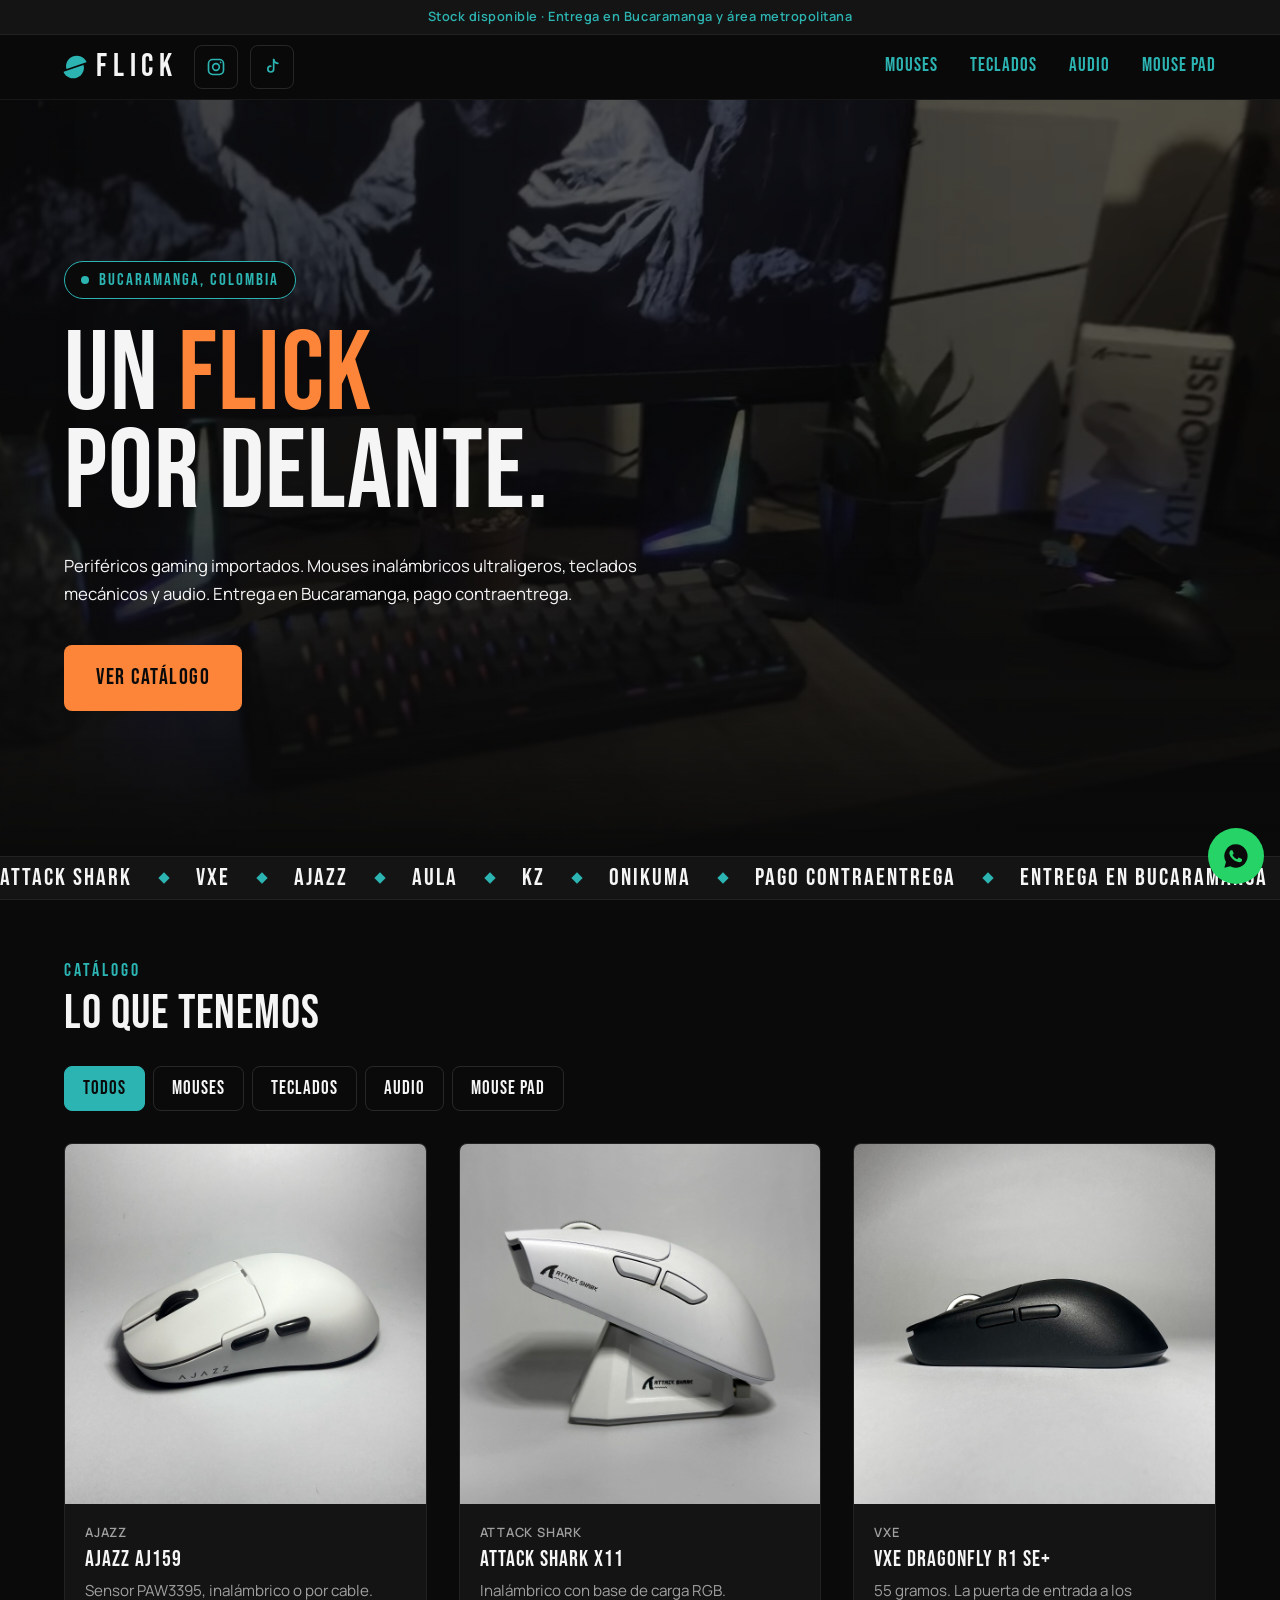
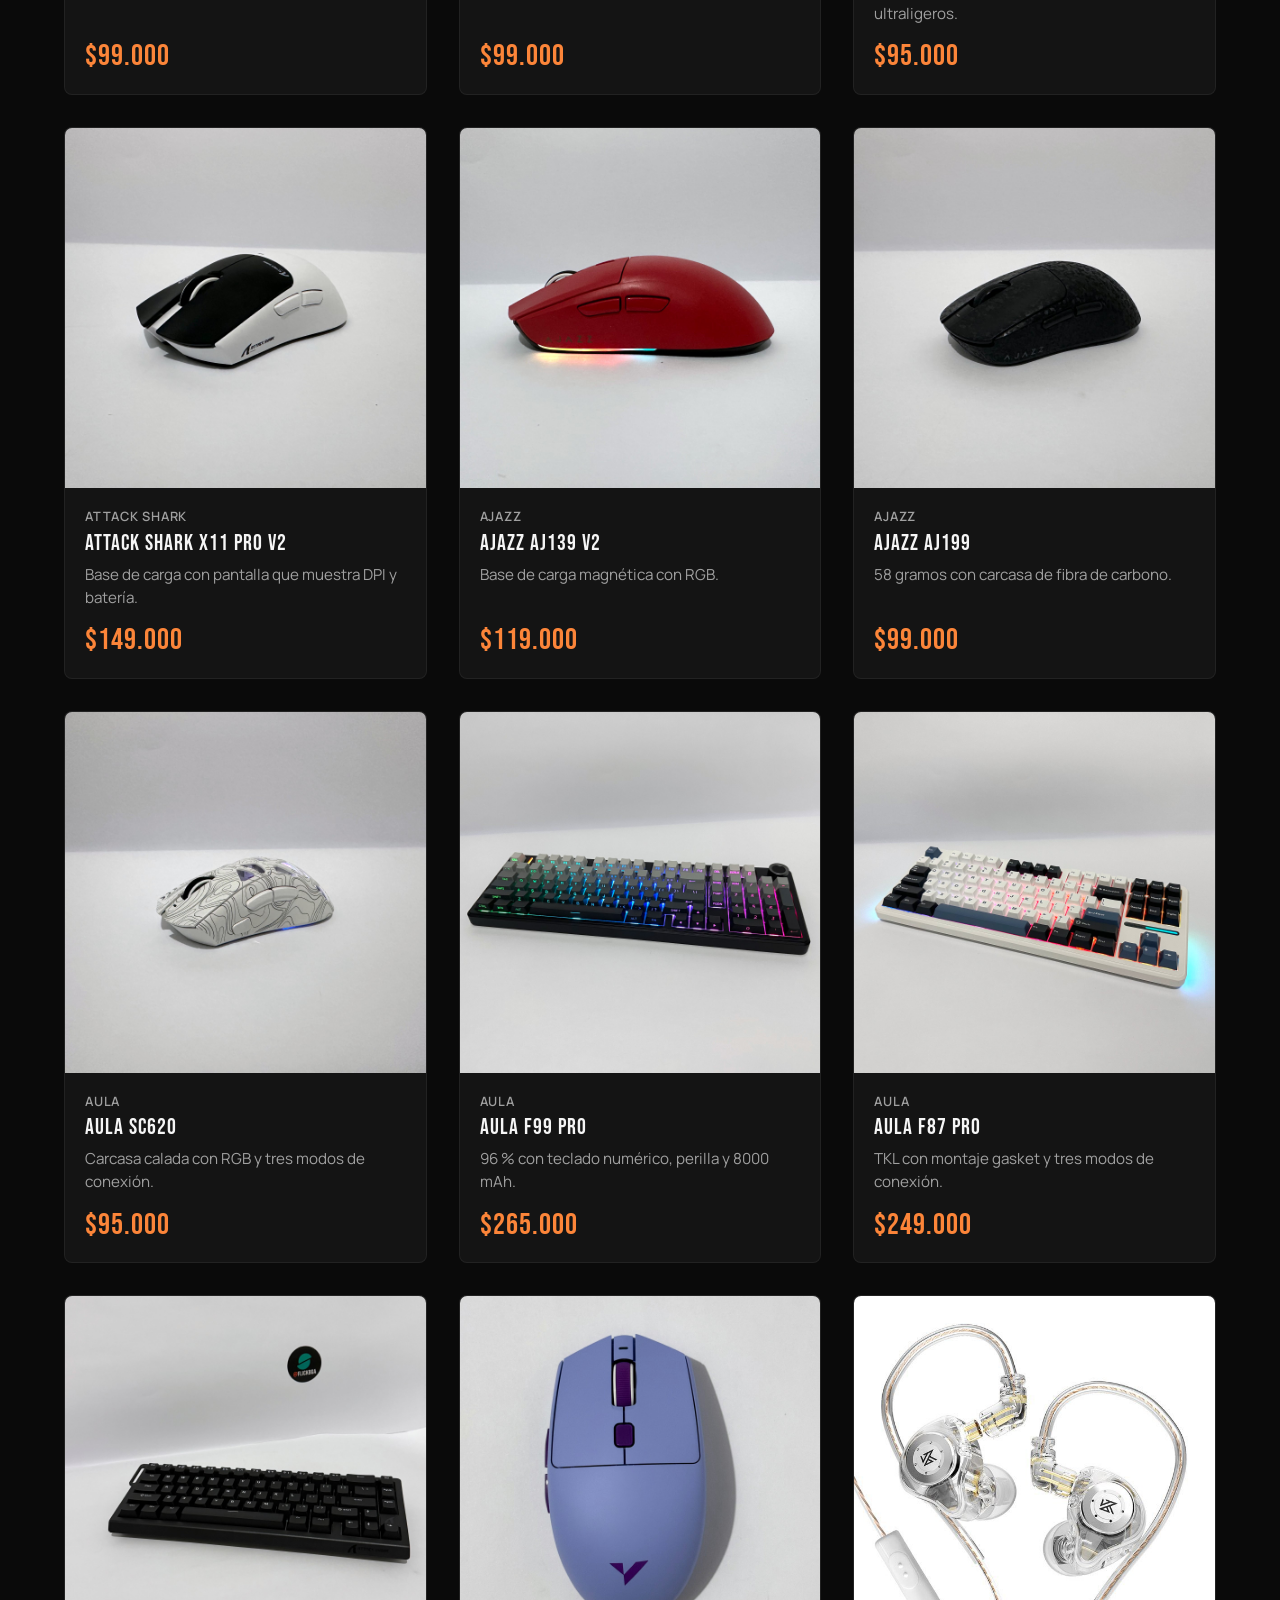
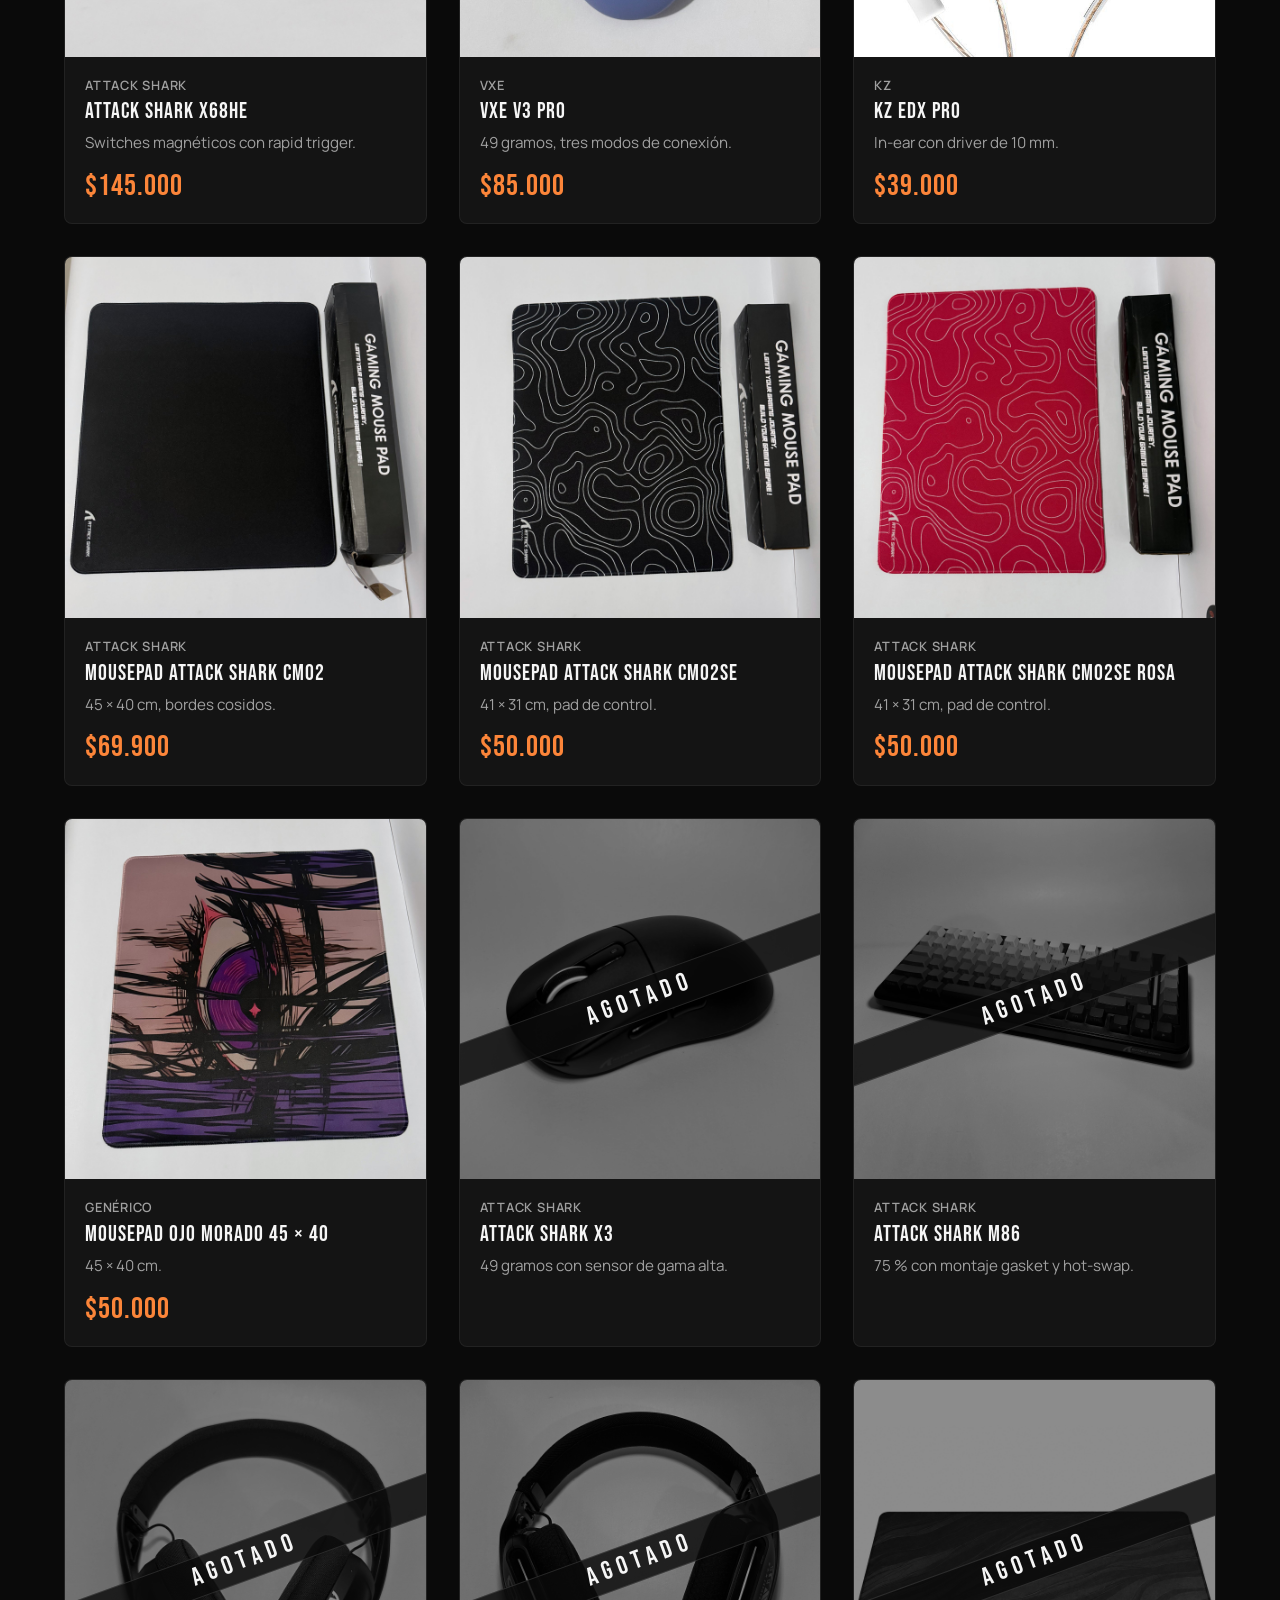
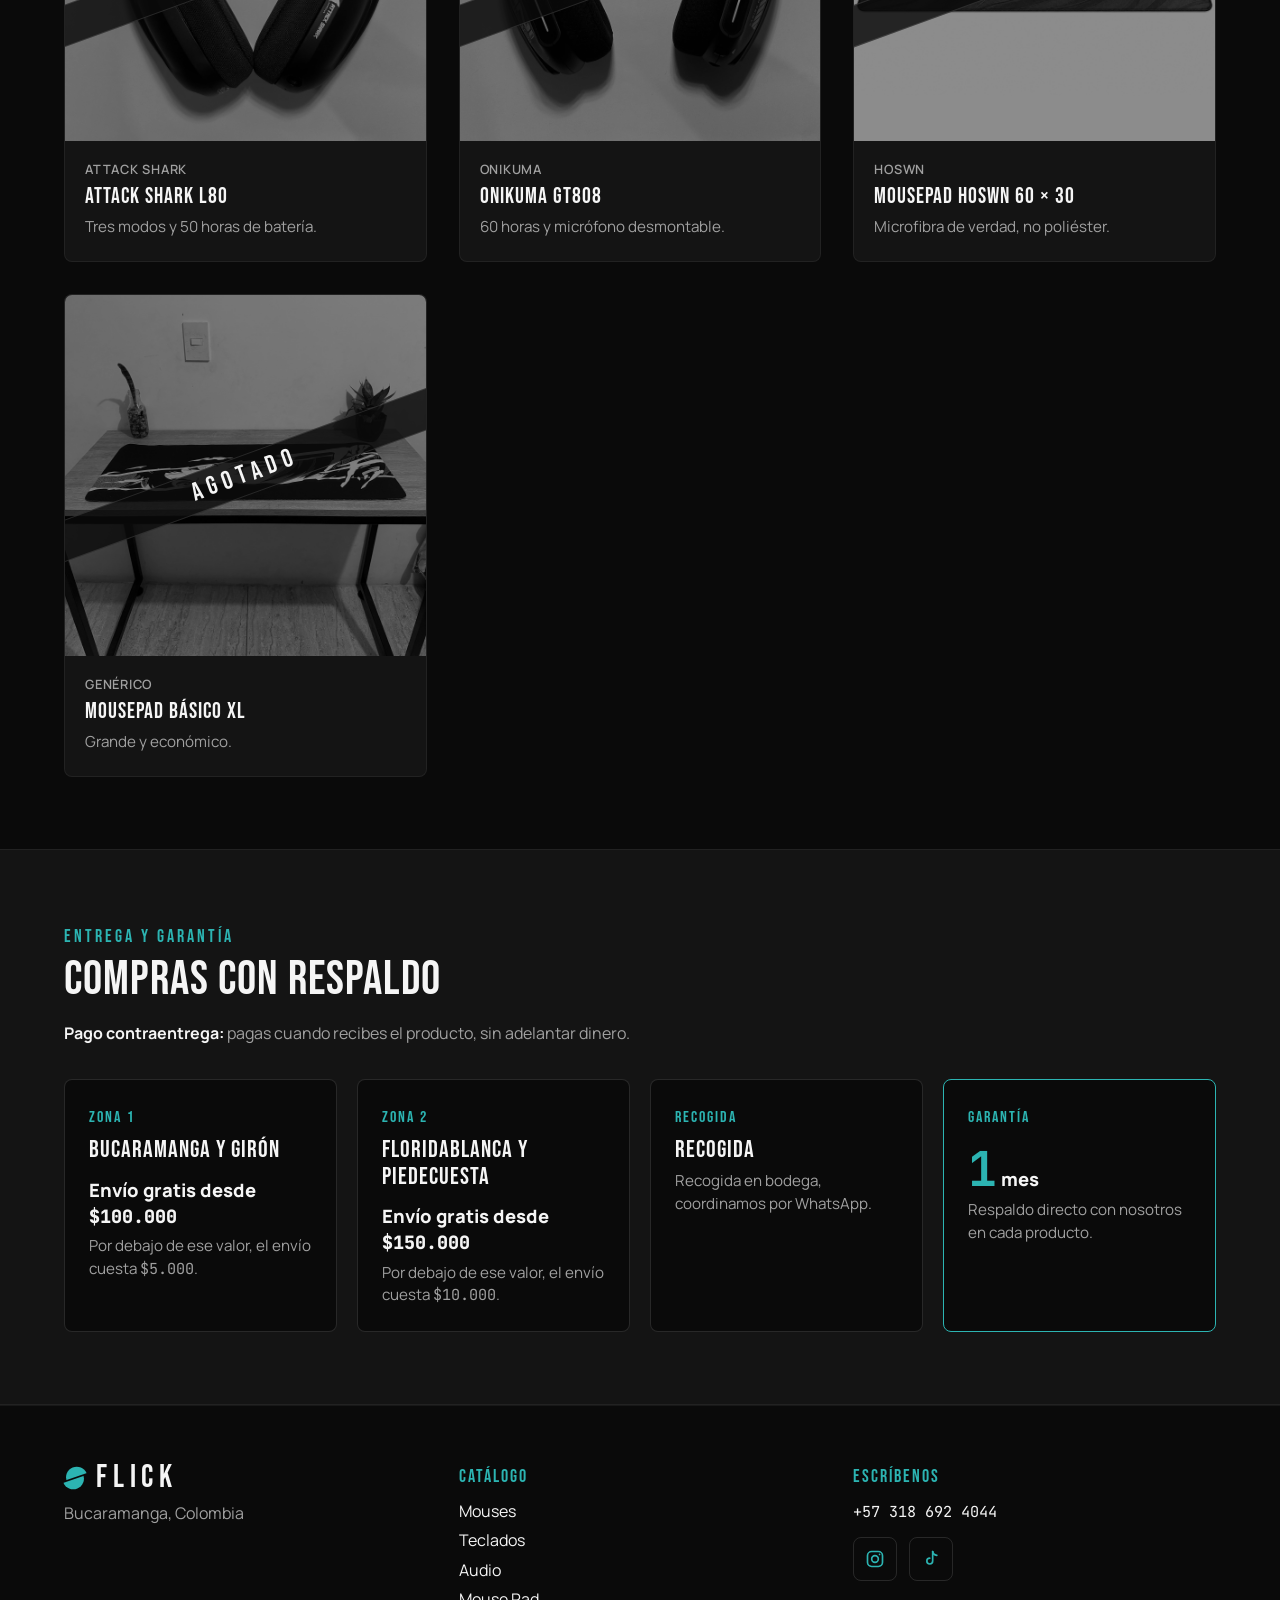
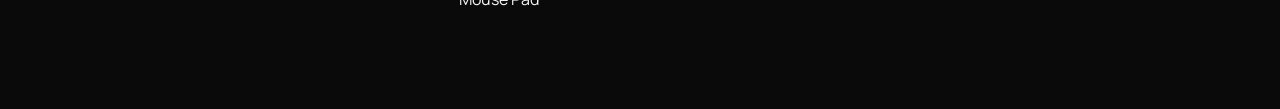
==== commit dcc81411: "Sitio lee productos de Supabase con respaldo a productos.json" ====
--- a/index.html
+++ b/index.html
@@ -48,6 +48,7 @@
       z-index: 2147483647;
     }
   </style>
+  <link rel="preconnect" href="https://nisegpuyvfujzrcjlhtw.supabase.co" crossorigin>
   <link rel="preconnect" href="https://fonts.googleapis.com">
   <link rel="preconnect" href="https://fonts.gstatic.com" crossorigin>
   <link href="https://fonts.googleapis.com/css2?family=Bebas+Neue&family=JetBrains+Mono:wght@400;700&family=Manrope:wght@400;600;800&display=swap" rel="stylesheet">
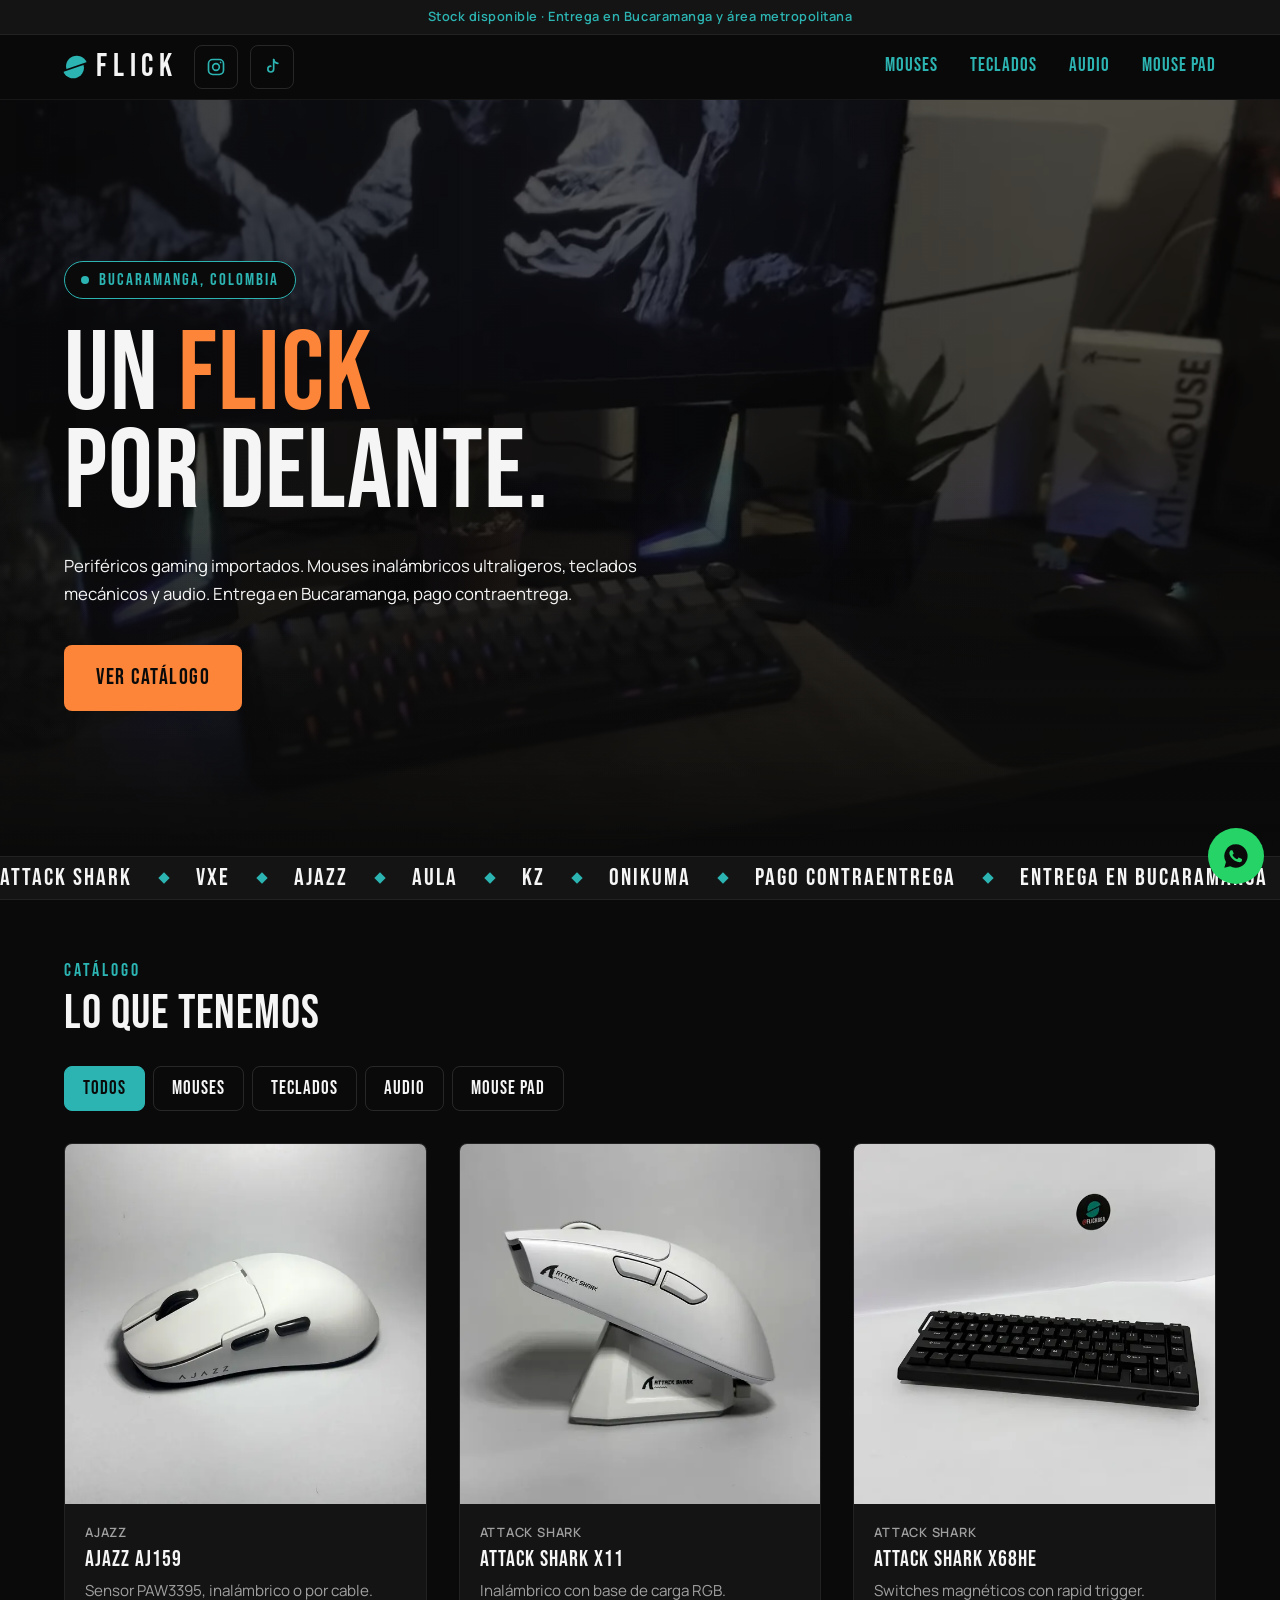
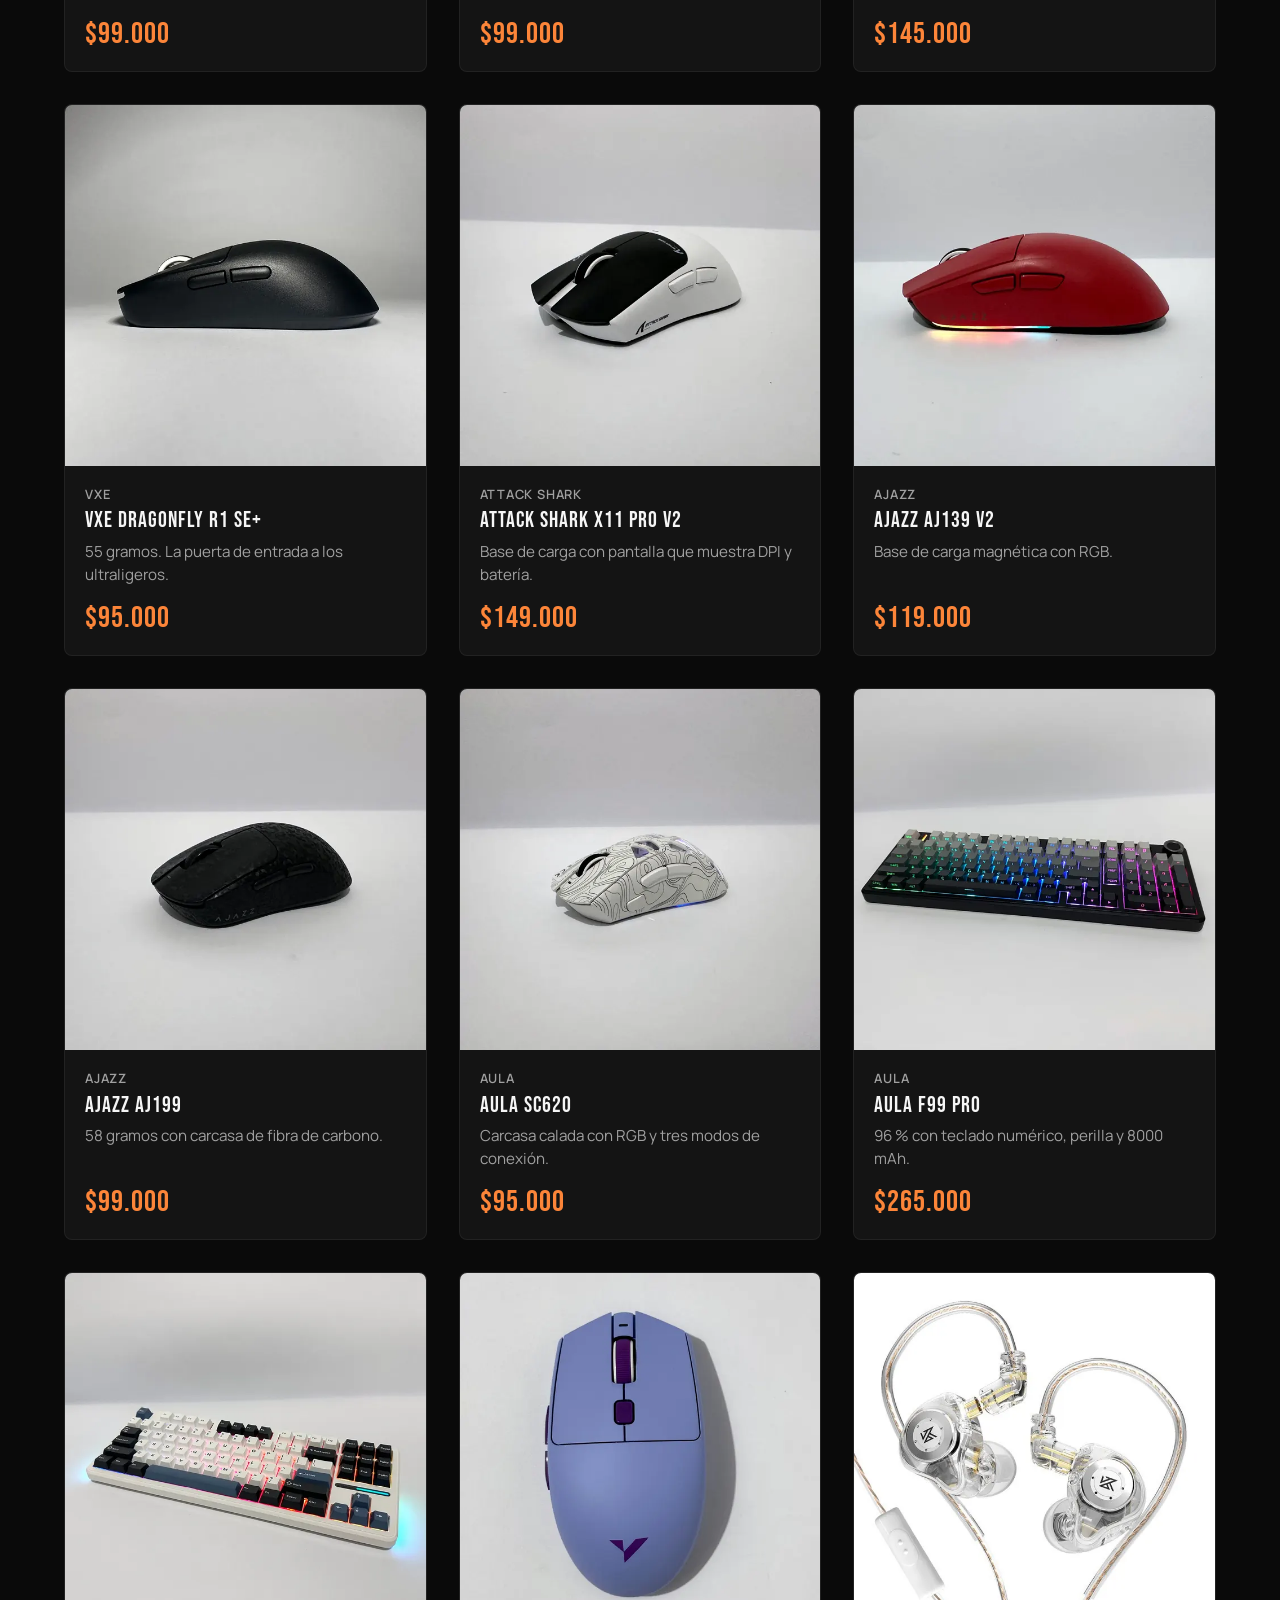
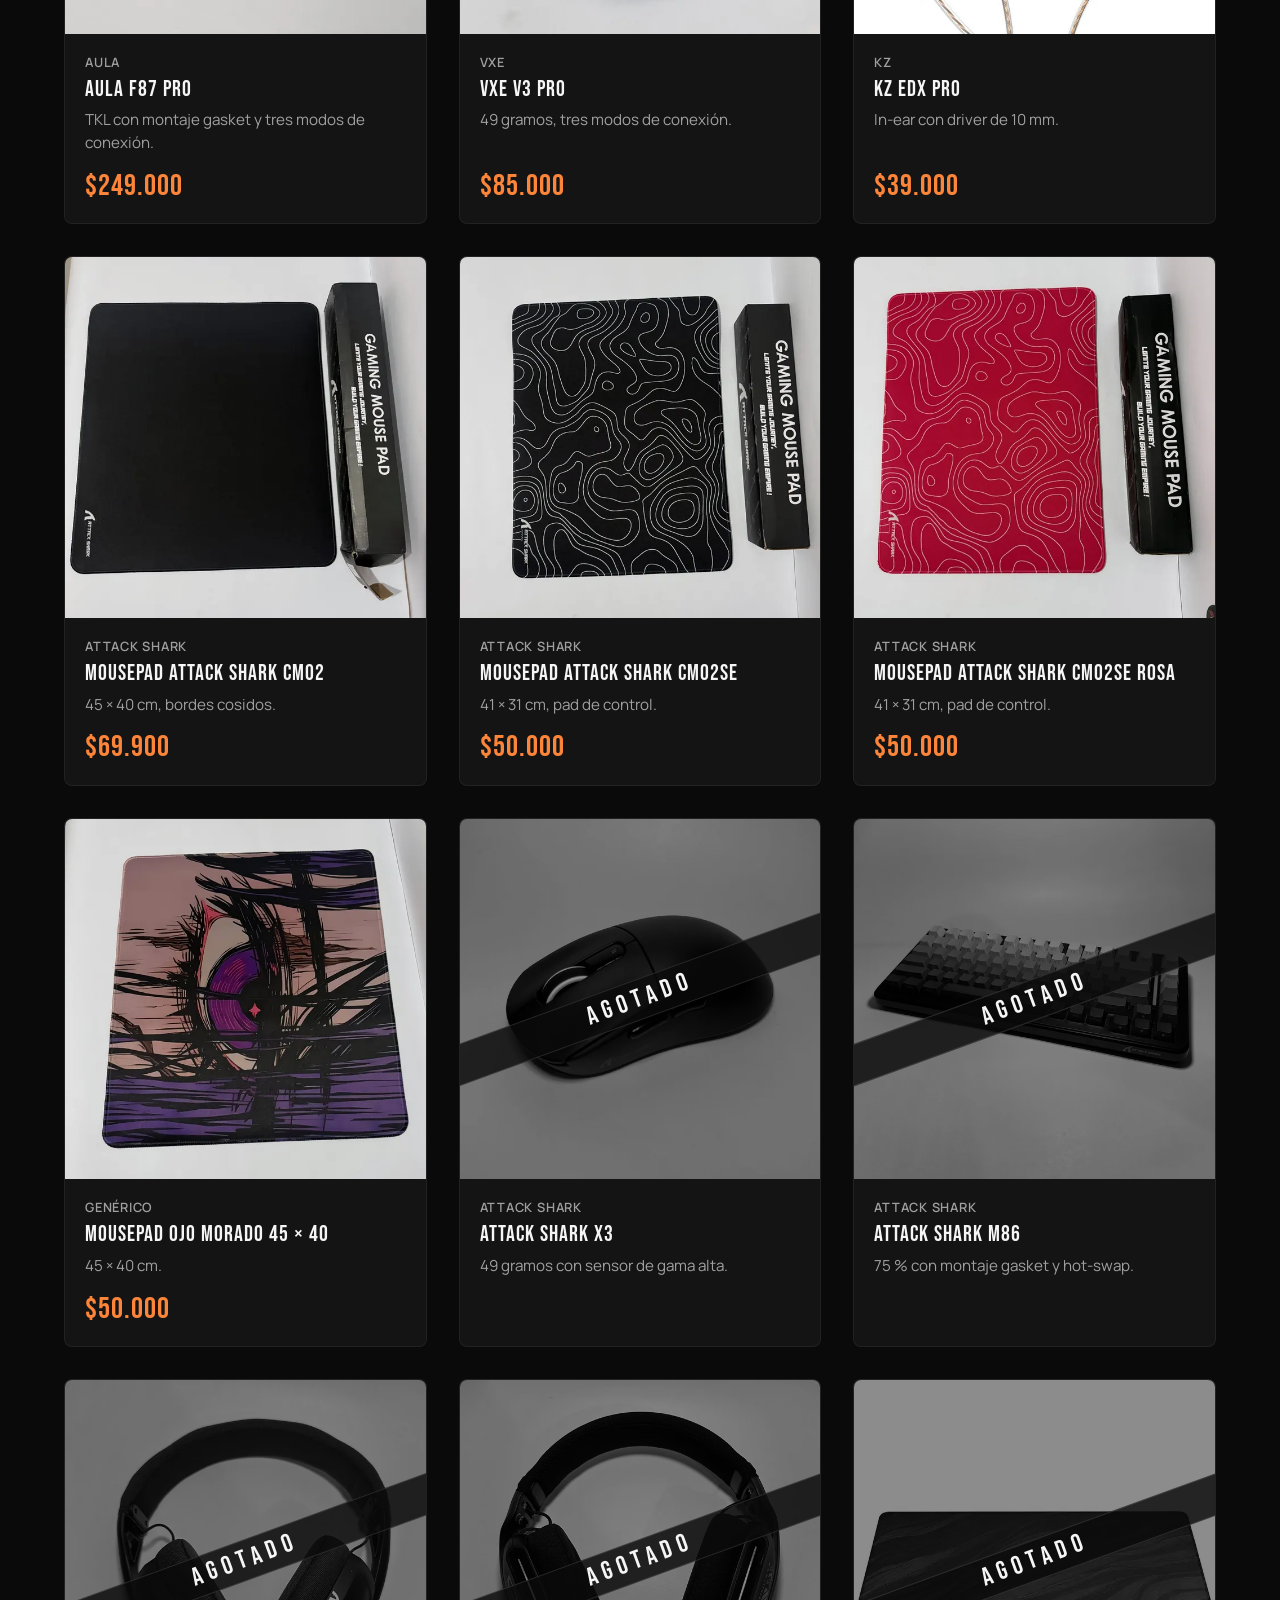
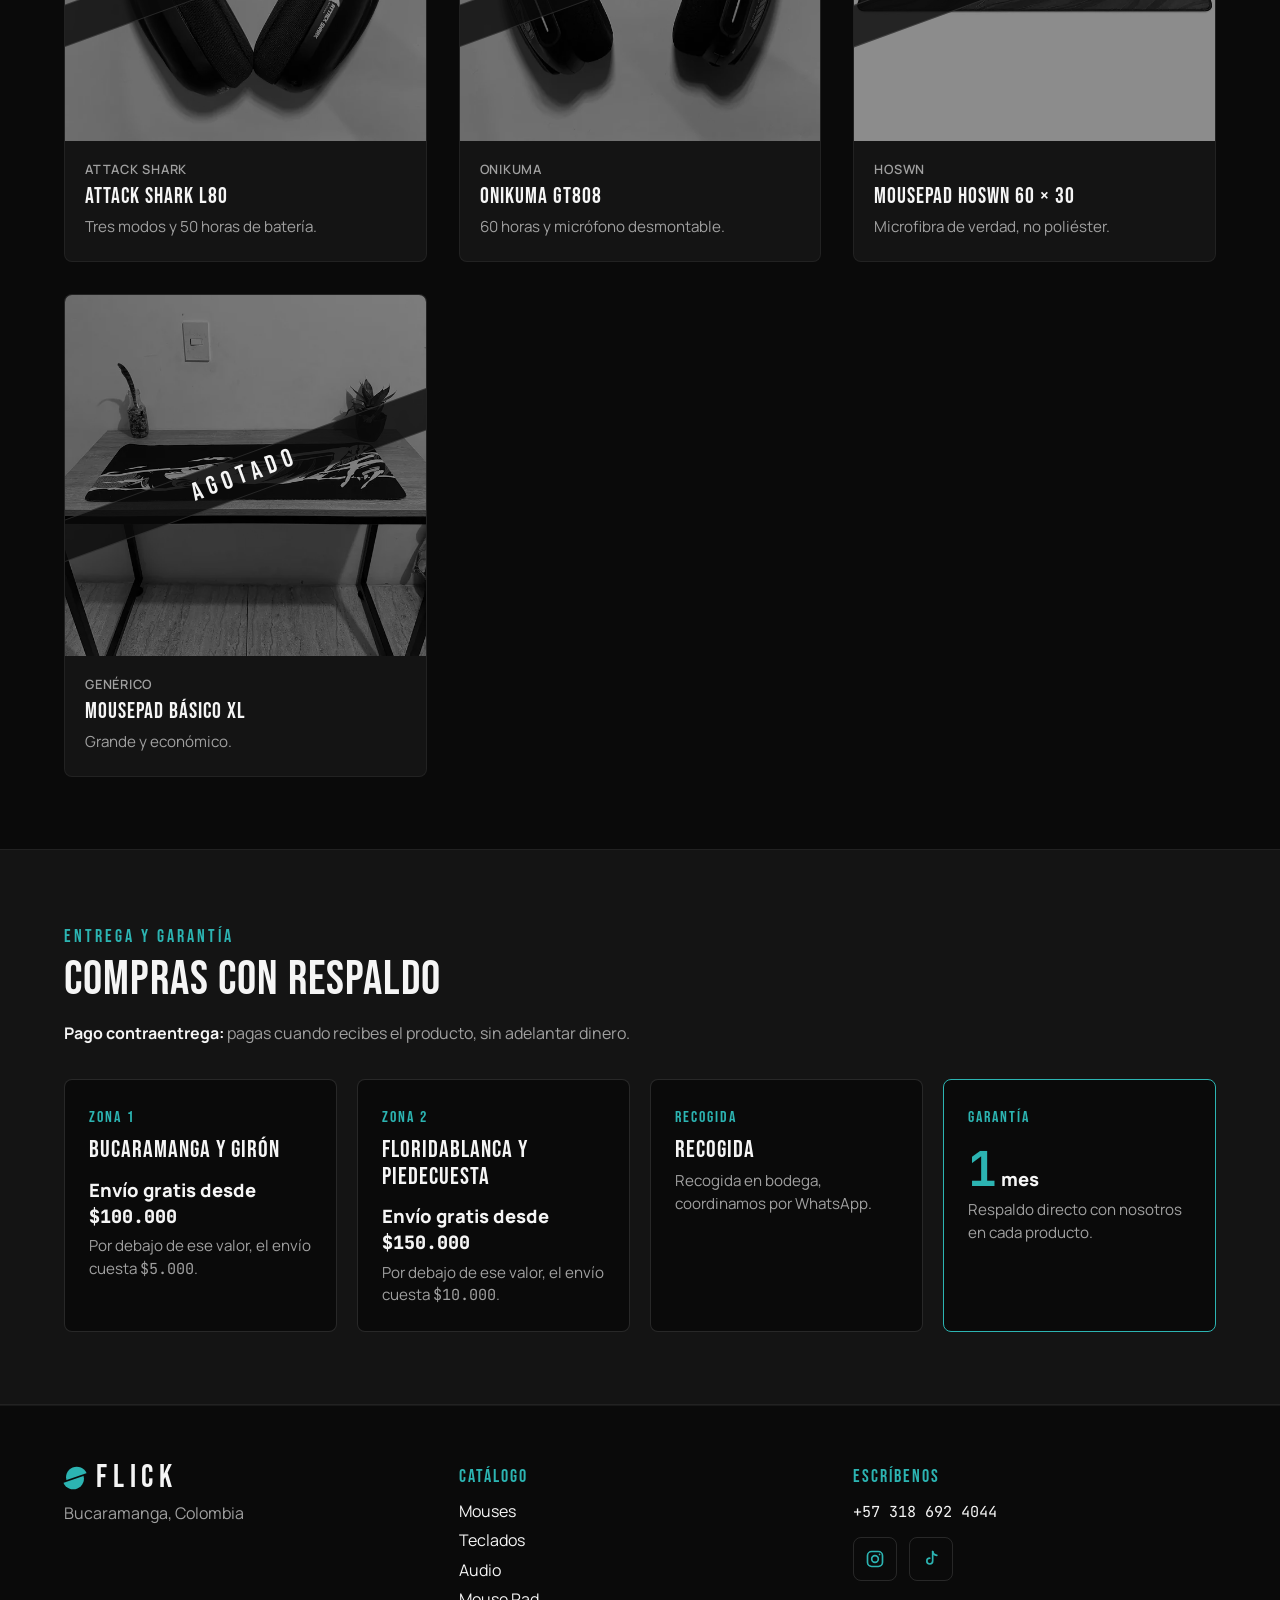
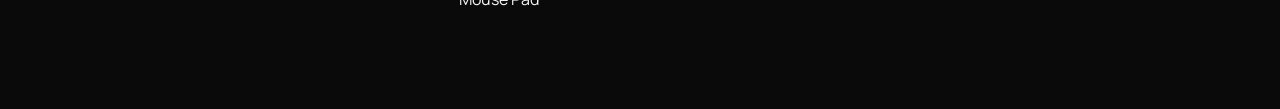
==== commit 9cd4bde1: "Hero sin lag: saturación horneada en video y póster, sin filtro CSS El filter: saturate() sobre el v" ====
--- a/index.html
+++ b/index.html
@@ -87,11 +87,11 @@
                Small screens get the light 720p pair, large screens the 1440p pair: the browser
                takes the first <source> whose media query matches and downloads only that one. -->
           <template id="heroVideoTpl">
-            <video class="hero-video" autoplay muted loop playsinline preload="metadata" poster="media/hero-poster.jpg">
-              <source src="media/hero-mobile.webm" type="video/webm" media="(max-width: 767px)">
-              <source src="media/hero-mobile.mp4" type="video/mp4" media="(max-width: 767px)">
-              <source src="media/hero.webm" type="video/webm" media="(min-width: 768px)">
-              <source src="media/hero.mp4" type="video/mp4" media="(min-width: 768px)">
+            <video class="hero-video" autoplay muted loop playsinline preload="metadata" poster="media/hero-poster.jpg?v=2">
+              <source src="media/hero-mobile.webm?v=2" type="video/webm" media="(max-width: 767px)">
+              <source src="media/hero-mobile.mp4?v=2" type="video/mp4" media="(max-width: 767px)">
+              <source src="media/hero.webm?v=2" type="video/webm" media="(min-width: 768px)">
+              <source src="media/hero.mp4?v=2" type="video/mp4" media="(min-width: 768px)">
             </video>
           </template>
           <script>
--- a/styles.css
+++ b/styles.css
@@ -40,7 +40,6 @@
 
   /* hero video overlay: tune here only */
   --hero-scrim: rgba(10,10,10,.62);
-  --hero-saturate: .75;
   --hero-scrim-left: rgba(10,10,10,.45);   /* extra darkening on the text side only */
 
   /* header logo FLICK<->FLK transition timing: kept in sync with LOGO in app.js,
@@ -271,11 +270,11 @@
 /* full-bleed background: .hero is a direct child of <main>, so it already spans the window; media fills it */
 .hero-media { position: absolute; inset: 0; z-index: -1; background: var(--bg); }
 .hero-poster, .hero-video { position: absolute; inset: 0; width: 100%; height: 100%; }
-.hero-poster {
-  background: url("media/hero-poster.jpg") center / cover no-repeat;
-  filter: saturate(var(--hero-saturate));
-}
-.hero-video { object-fit: cover; filter: saturate(var(--hero-saturate)); }
+/* The desaturation (75%) is baked into the video and poster files themselves.
+   Never put a CSS filter on .hero-video: it forces the browser to re-filter every
+   video frame and made the crosshair stutter over the hero. */
+.hero-poster { background: url("media/hero-poster.jpg?v=2") center / cover no-repeat; }
+.hero-video { object-fit: cover; }
 /* colour veil + vertical fade into the page background (no hard line at the bottom) */
 .hero-scrim {
   position: absolute; inset: 0;
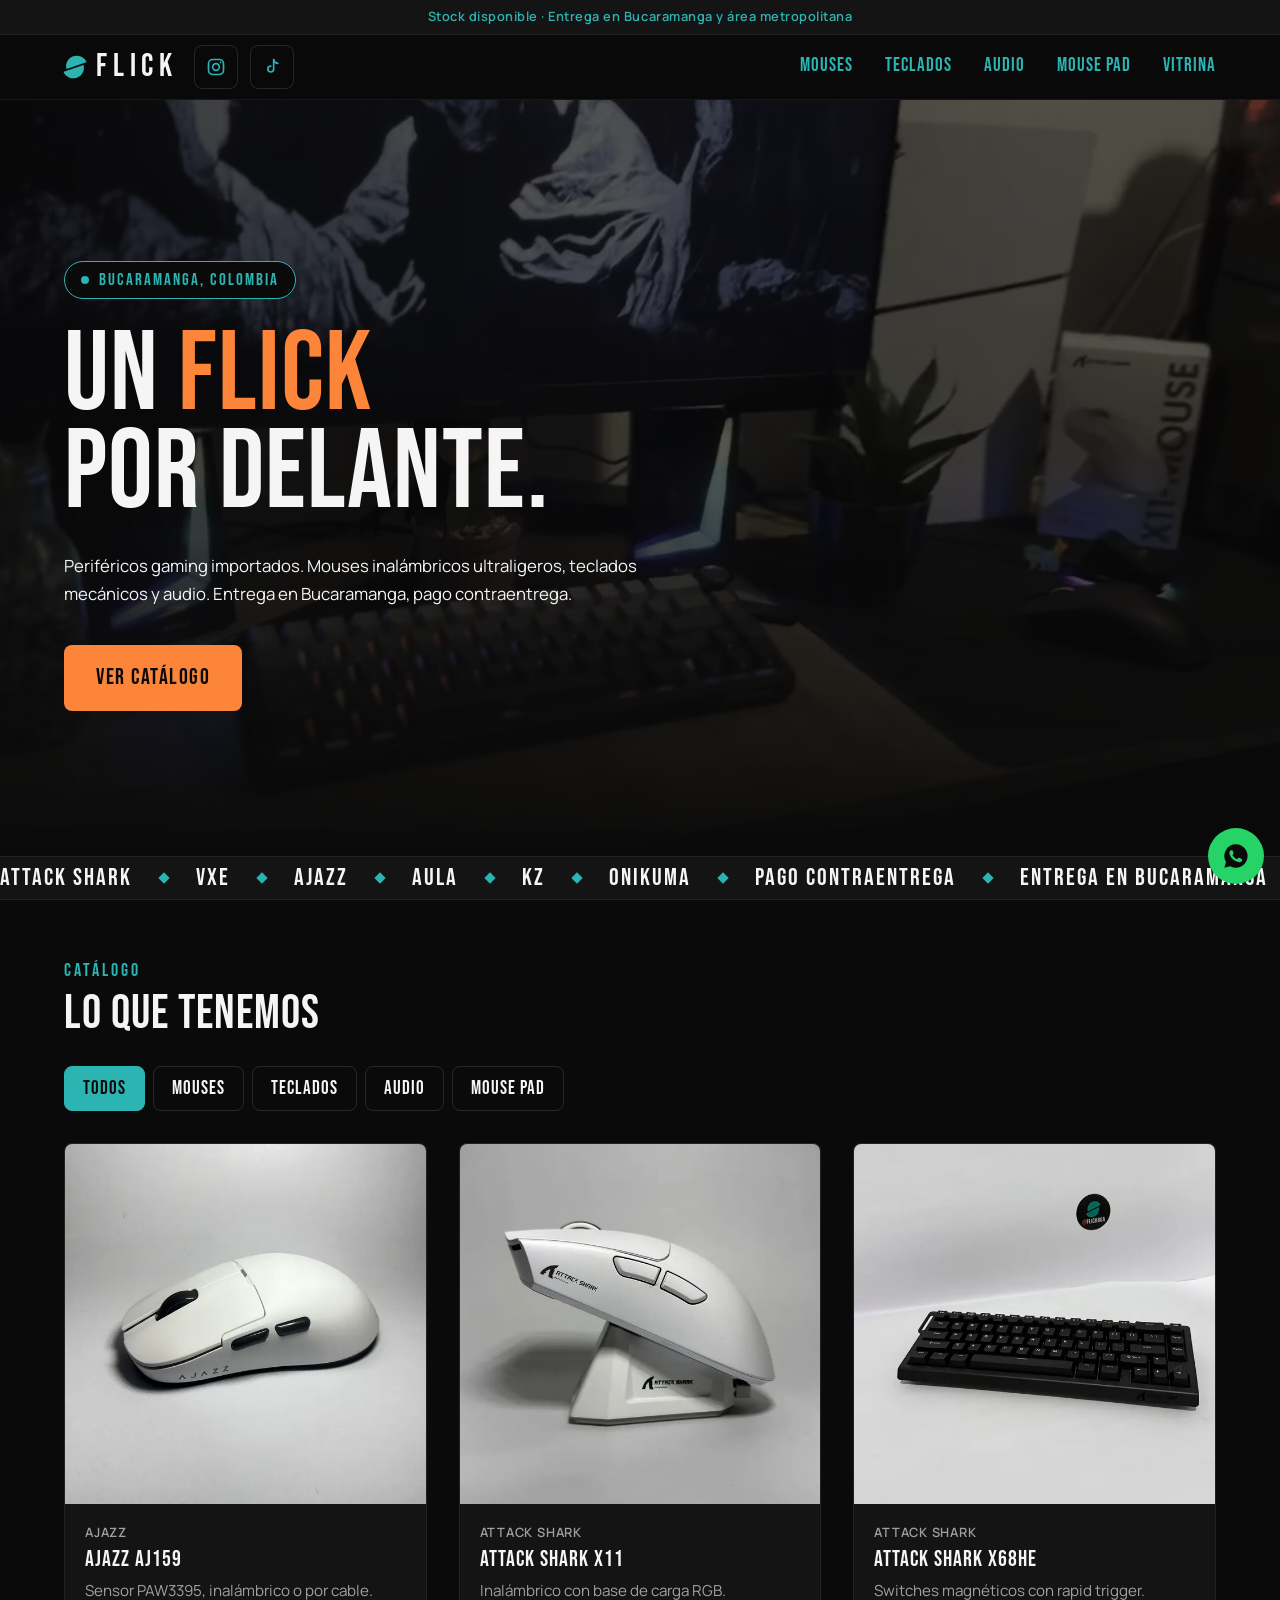
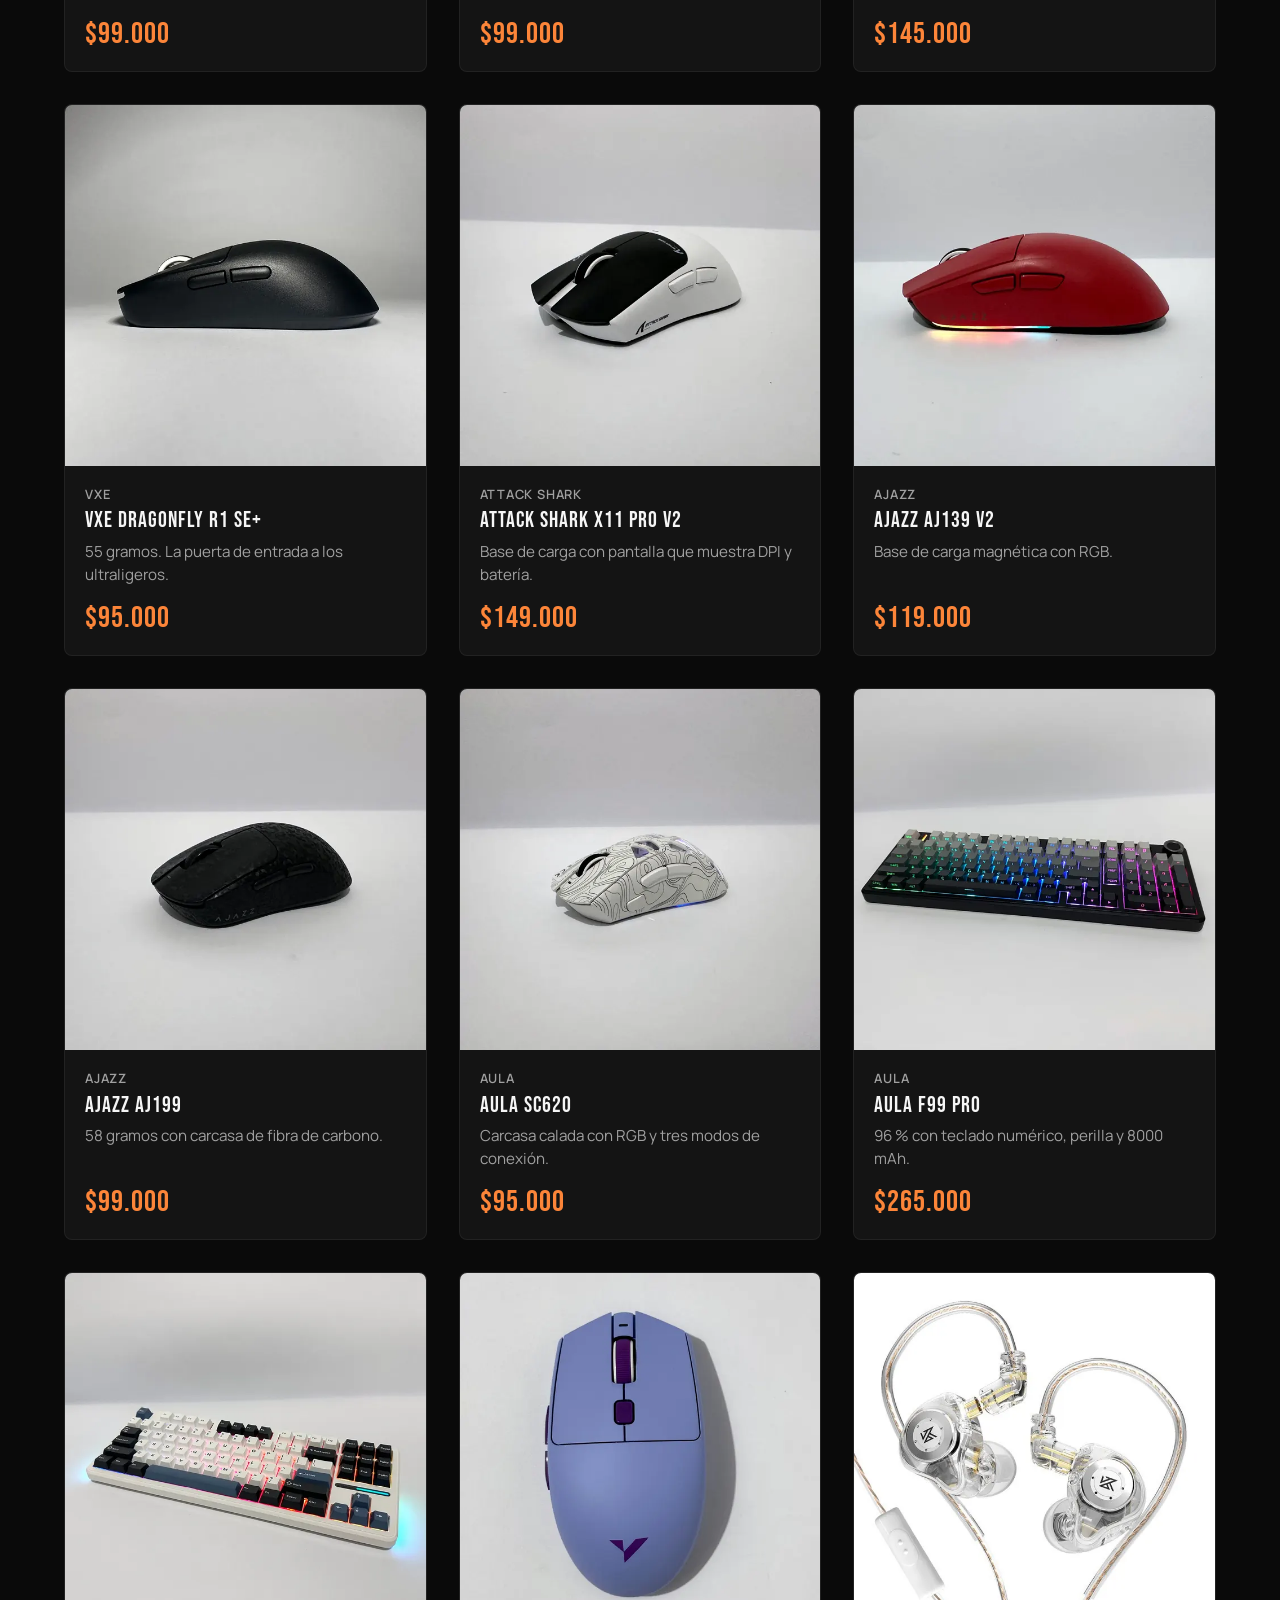
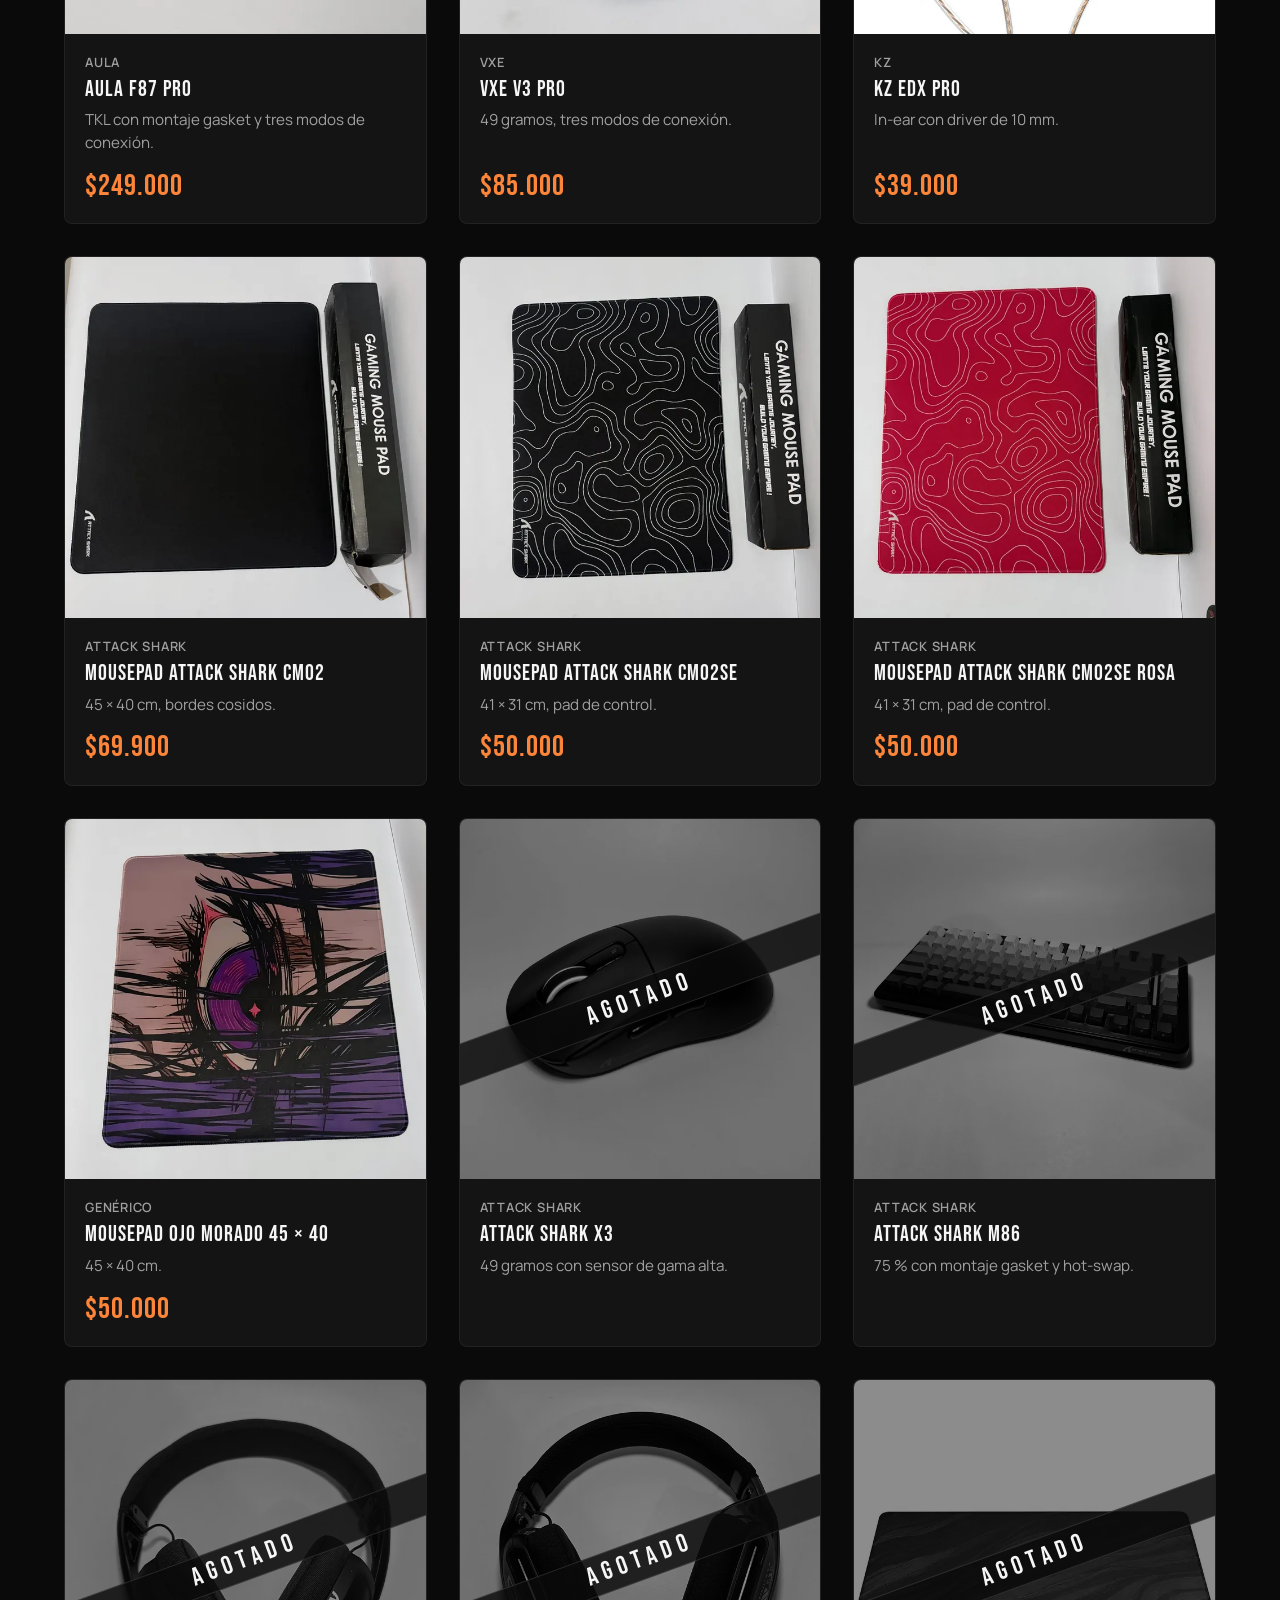
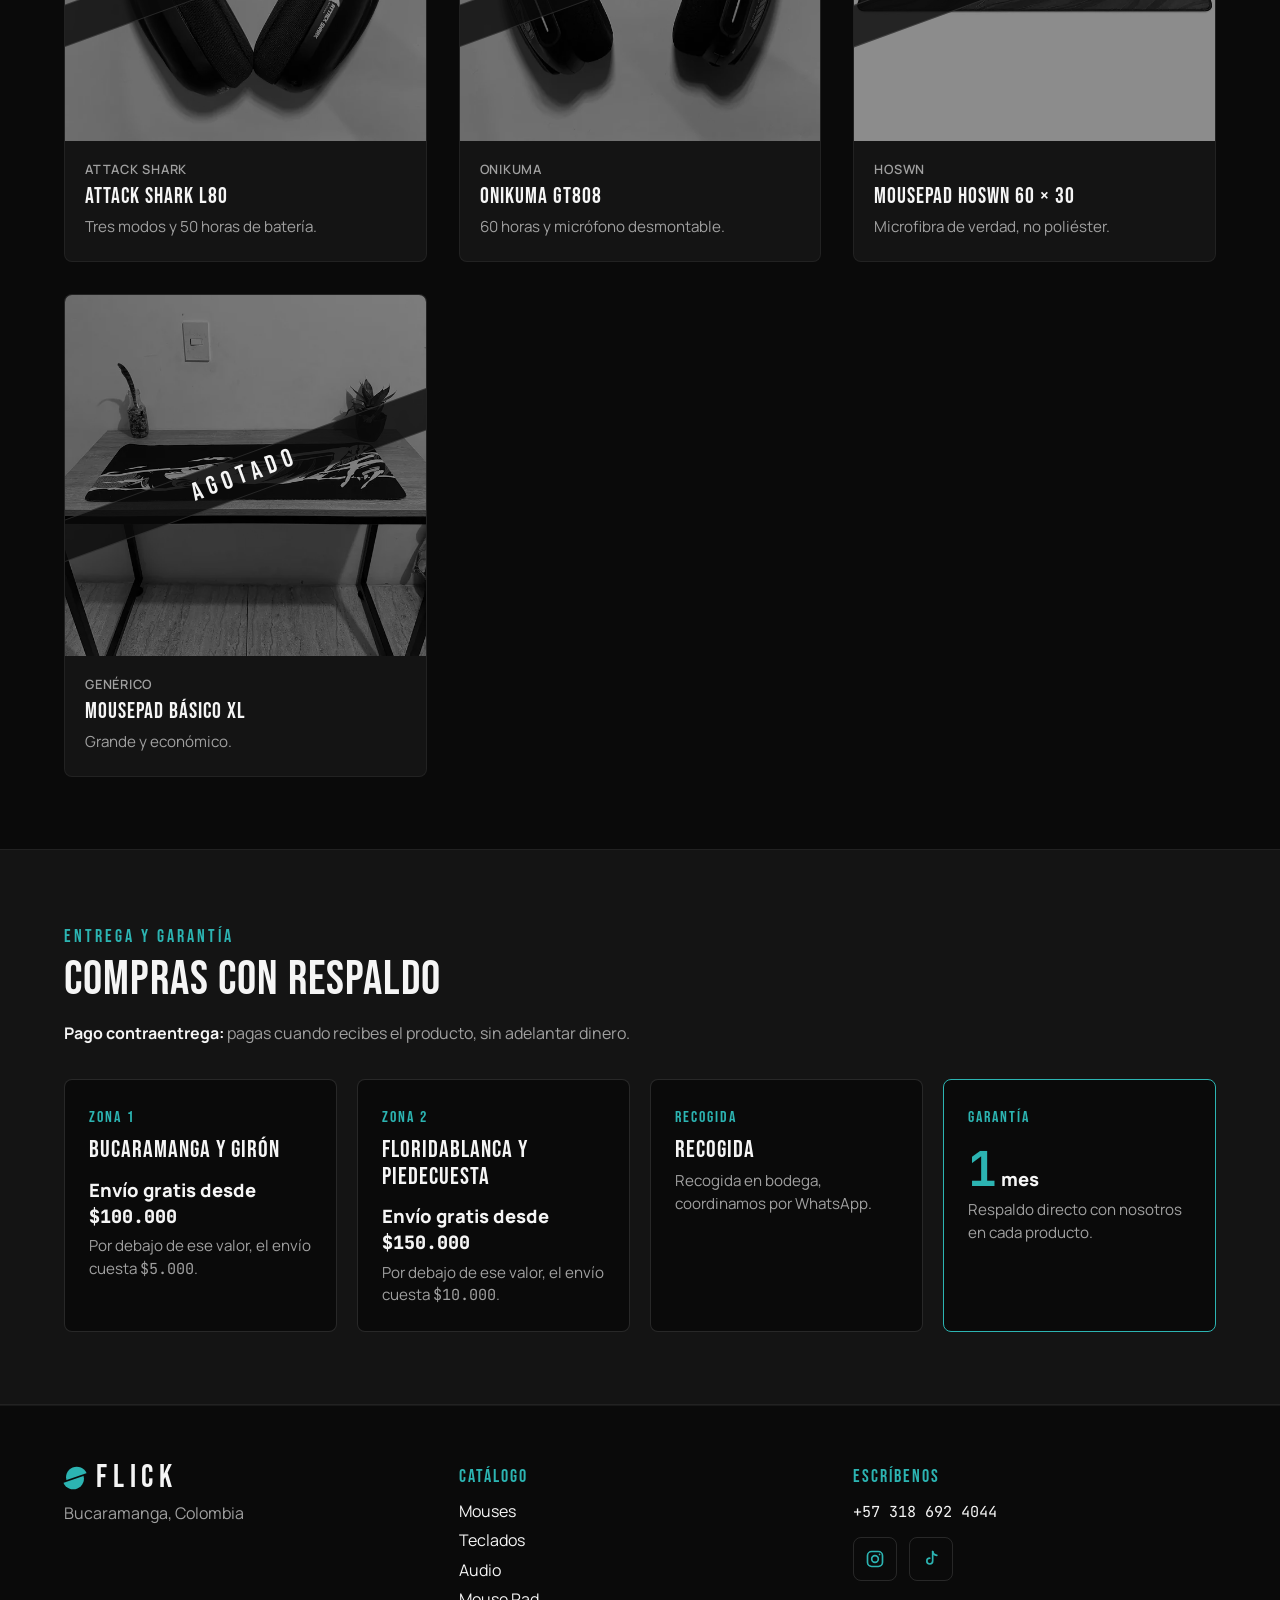
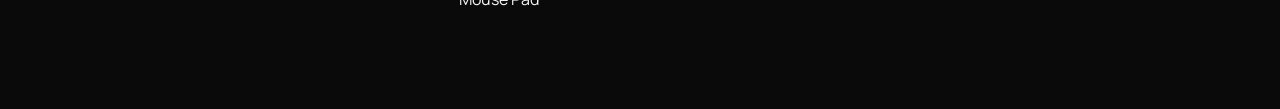
==== commit 9bfd820e: "Vitrina de teclados: página /vitrina/ con muro IA, lámparas y acercamiento - vitrina/: muro 4K con l" ====
--- a/index.html
+++ b/index.html
@@ -130,6 +130,7 @@
           <p class="eyebrow">Catálogo</p>
           <h2 id="catalogTitle" class="section-title">Lo que tenemos</h2>
           <div class="filters" id="filters" role="group" aria-label="Filtrar por categoría"></div>
+          <a class="vitrina-link" id="vitrinaLink" href="vitrina/" hidden>Ver los teclados en la vitrina <span aria-hidden="true">→</span></a>
           <div class="grid" id="grid"></div>
           <noscript><p class="notice">Este catálogo necesita JavaScript para mostrar los productos. Escríbenos por WhatsApp al +57 318 692 4044 y te los mostramos.</p></noscript>
           <p class="notice" id="loadError" role="alert" hidden></p>
--- a/styles.css
+++ b/styles.css
@@ -350,6 +350,16 @@
   font-family: var(--font-display); font-size: 1.1rem; letter-spacing: 3px;
   text-transform: uppercase; color: var(--accent);
 }
+.vitrina-link {   /* sits between .filters (32px below) and the grid */
+  display: inline-flex; align-items: center; gap: 8px;
+  margin: -12px 0 32px;
+  font-family: var(--font-display); font-size: 1.15rem; letter-spacing: 1.5px; text-transform: uppercase;
+  color: var(--accent);
+  padding: 8px 16px;
+  border: 1px solid rgba(44,180,178,.45); border-radius: var(--radius);
+  transition: var(--transition);
+}
+.vitrina-link:hover, .vitrina-link:focus-visible { border-color: var(--accent); background: rgba(44,180,178,.08); }
 .section-title { font-size: clamp(2rem, 5vw, 3rem); letter-spacing: 1px; line-height: 1; margin-top: 4px; }
 
 .filters { display: flex; flex-wrap: wrap; gap: 8px; margin: 28px 0 32px; }
